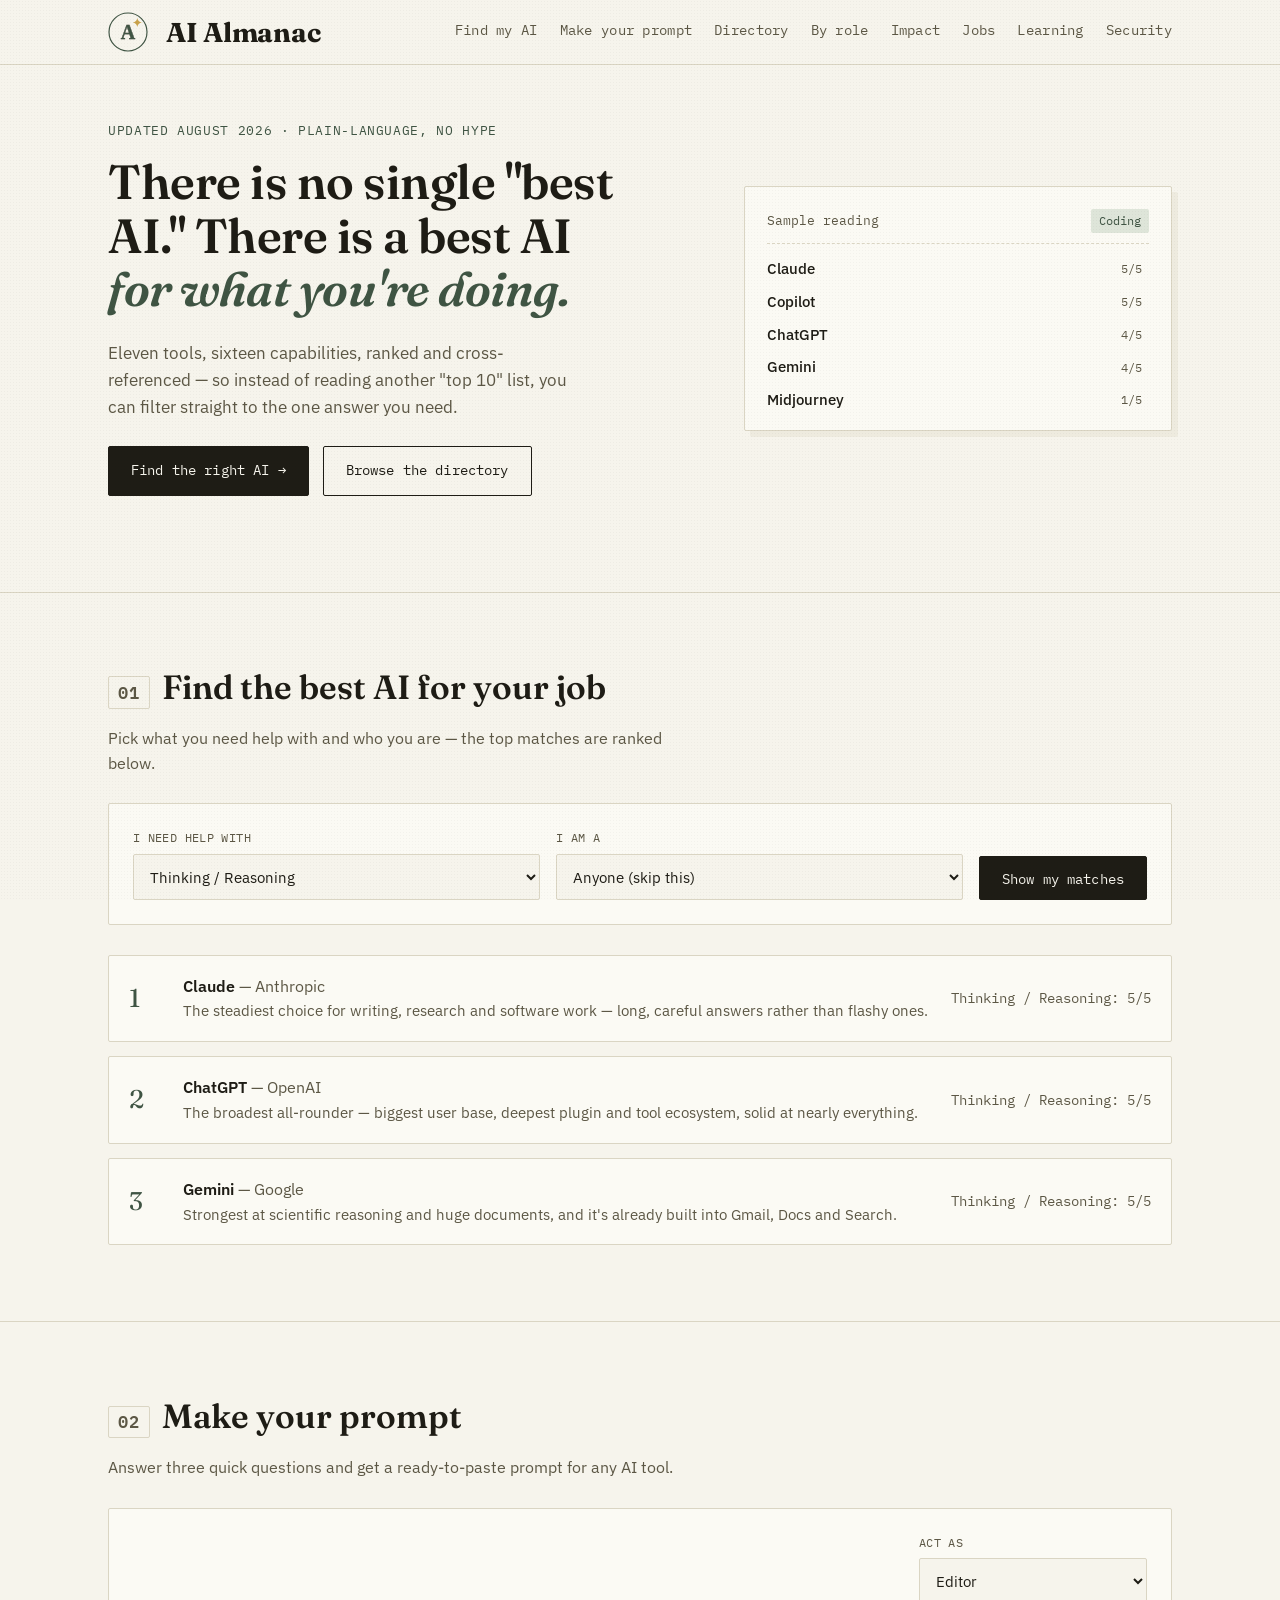
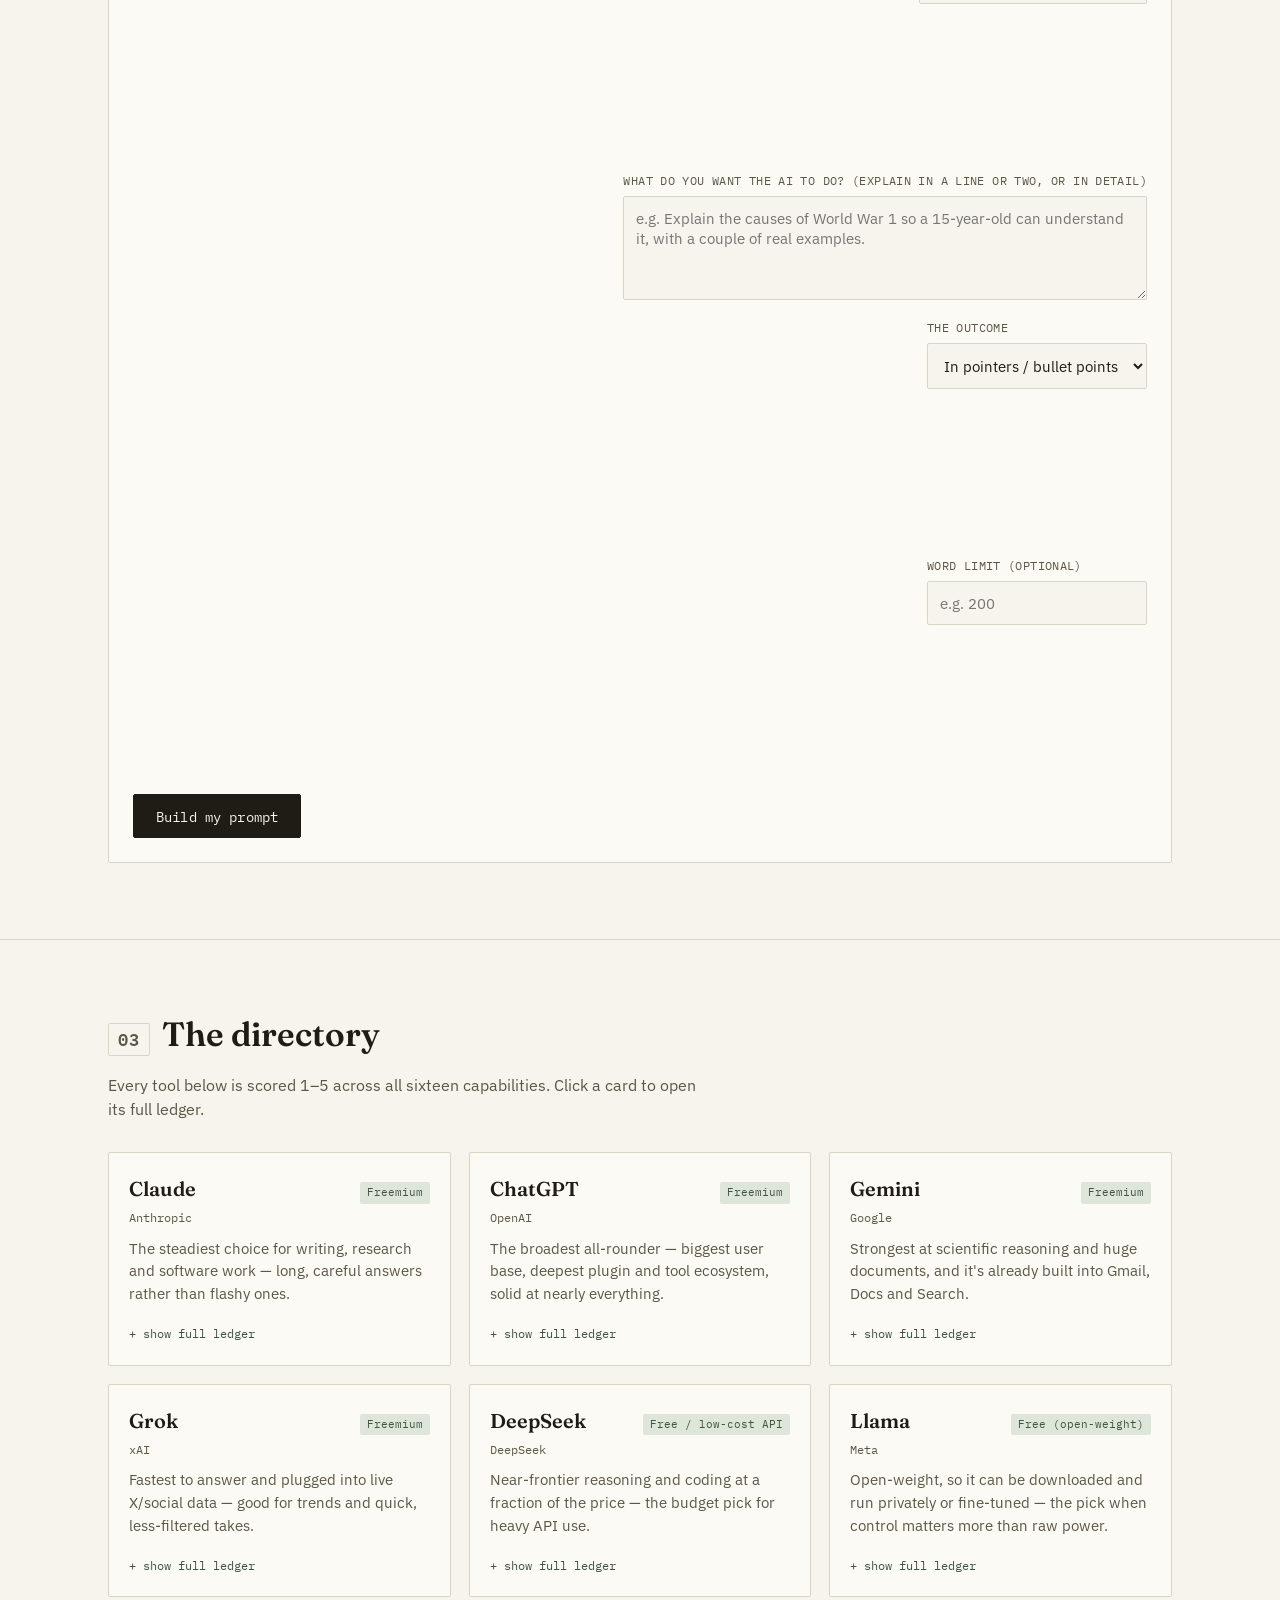
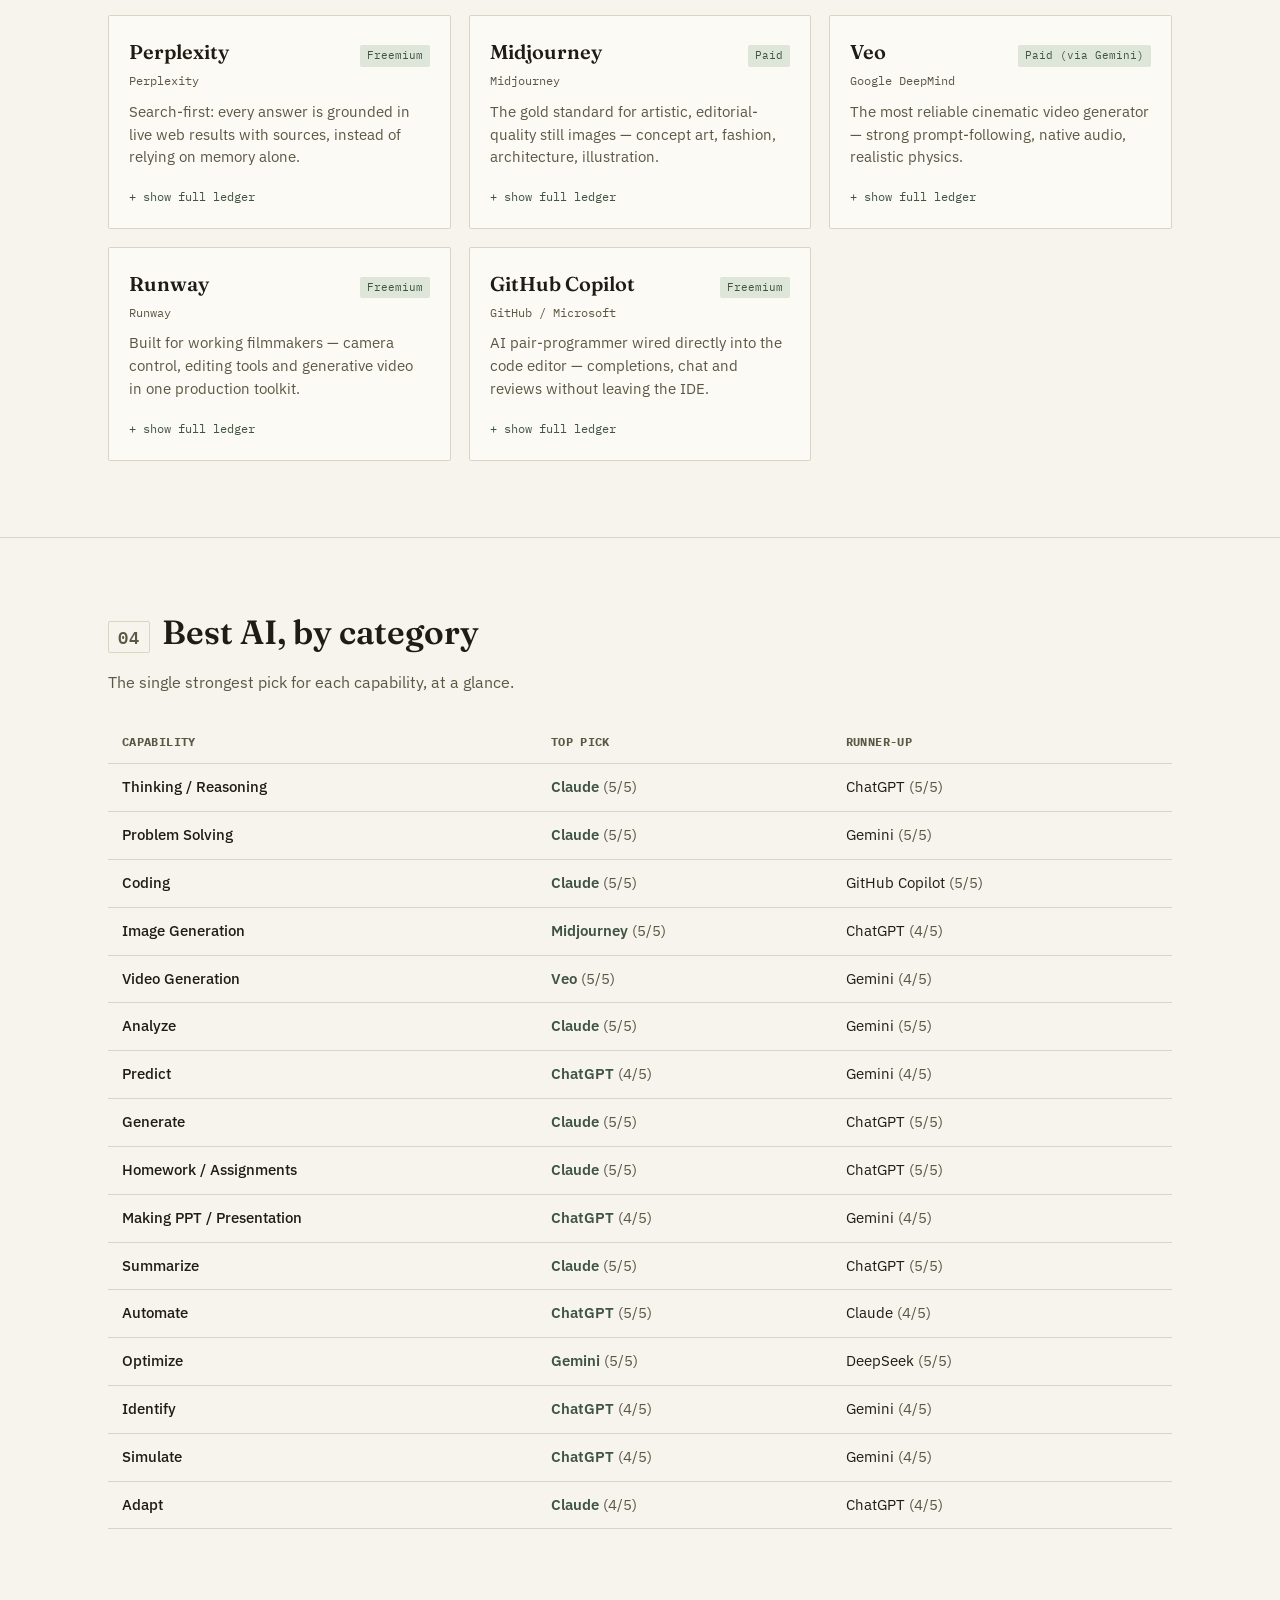
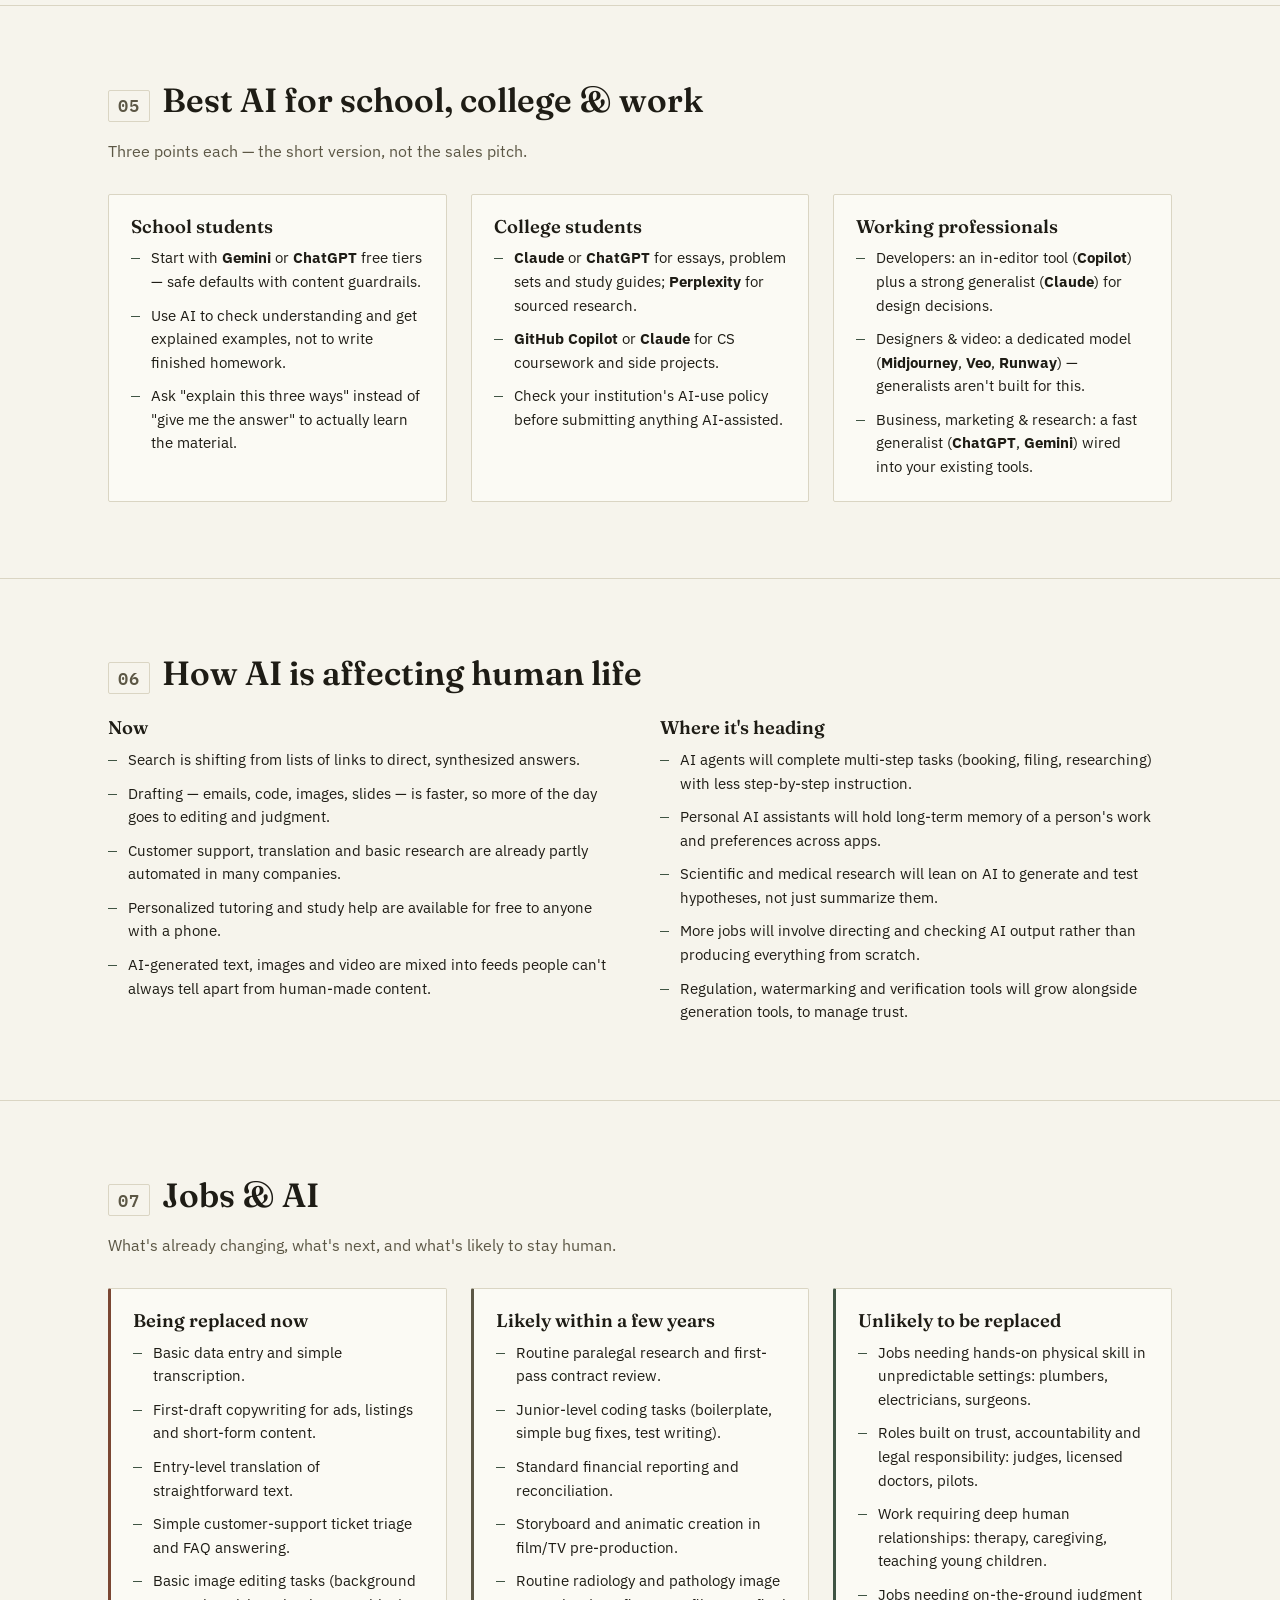
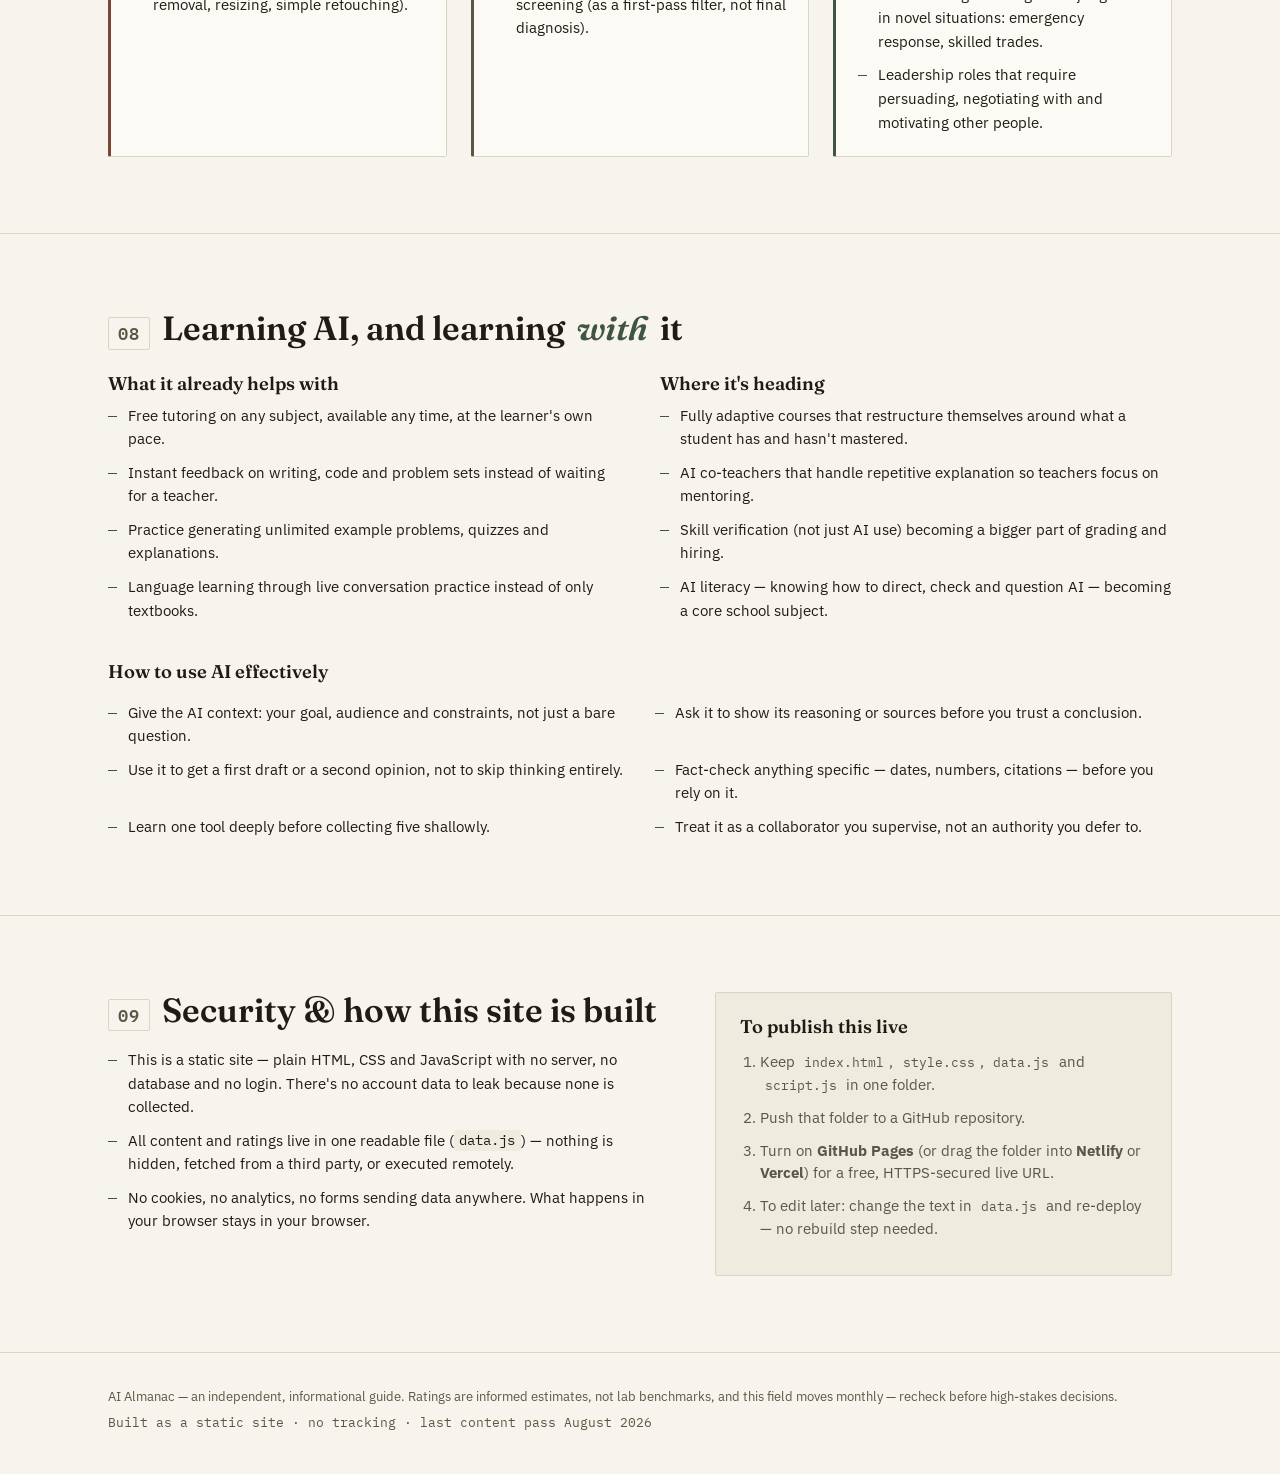
==== index.html @ 4852d460 "Add color scheme meta tag Add color scheme meta tag for light mode support." ====
<!DOCTYPE html>
<html lang="en">
<head>
<meta charset="UTF-8">
<meta name="viewport" content="width=device-width, initial-scale=1.0">
<meta name="color-scheme" content="light only">
<title>AI Almanac — Find, compare and understand today's AI</title>
<link rel="icon" type="image/svg+xml" href="logo-monogram-final.svg">
<meta name="description" content="A plain, practical guide to today's AI models: ranked by capability, matched to your job, and explained without hype.">
<link rel="preconnect" href="https://fonts.googleapis.com">
<link href="https://fonts.googleapis.com/css2?family=Fraunces:opsz,wght@9..144,400;9..144,500;9..144,600&family=IBM+Plex+Sans:wght@400;500;600&family=IBM+Plex+Mono:wght@400;500&display=swap" rel="stylesheet">
<link rel="stylesheet" href="style.css">
</head>
<body>

<div class="grain" aria-hidden="true"></div>

<header class="site-header">
  <div class="wrap header-row">
    <a href="#top" class="brand"><img src="logo-monogram-final.svg" alt="AI Almanac" style="height:40px;vertical-align:middle;margin-right:8px;"> AI Almanac</a>
    <nav class="site-nav" aria-label="Section navigation">
      <a href="#finder">Find my AI</a>
      <a href="#promptbuilder">Make your prompt</a>
      <a href="#directory">Directory</a>
      <a href="#audiences">By role</a>
      <a href="#impact">Impact</a>
      <a href="#jobs">Jobs</a>
      <a href="#learning">Learning</a>
      <a href="#security">Security</a>
    </nav>
  </div>
</header>

<main id="top">

  <!-- ============ HERO ============ -->
  <section class="hero">
    <div class="wrap hero-grid">
      <div class="hero-copy">
        <p class="eyebrow">Updated August 2026 · plain-language, no hype</p>
        <h1>There is no single "best AI." There is a best AI <em>for what you're doing.</em></h1>
        <p class="lede">Eleven tools, sixteen capabilities, ranked and cross-referenced — so instead of reading another "top 10" list, you can filter straight to the one answer you need.</p>
        <div class="hero-actions">
          <a href="#finder" class="btn btn-primary">Find the right AI →</a>
          <a href="#directory" class="btn btn-ghost">Browse the directory</a>
        </div>
      </div>
      <div class="hero-panel" aria-hidden="true">
        <div class="ledger-card">
          <div class="ledger-head">
            <span class="ledger-name">Sample reading</span>
            <span class="ledger-tag">Coding</span>
          </div>
          <div class="ledger-rows">
            <div class="ledger-row"><span>Claude</span><span class="meter" data-fill="5"></span></div>
            <div class="ledger-row"><span>Copilot</span><span class="meter" data-fill="5"></span></div>
            <div class="ledger-row"><span>ChatGPT</span><span class="meter" data-fill="4"></span></div>
            <div class="ledger-row"><span>Gemini</span><span class="meter" data-fill="4"></span></div>
            <div class="ledger-row"><span>Midjourney</span><span class="meter" data-fill="1"></span></div>
          </div>
        </div>
      </div>
    </div>
  </section>

  <!-- ============ FINDER TOOL ============ -->
  <section class="finder" id="finder">
    <div class="wrap">
      <h2><span class="num">01</span> Find the best AI for your job</h2>
      <p class="section-lede">Pick what you need help with and who you are — the top matches are ranked below.</p>

      <form class="finder-form" id="finderForm">
        <div class="field">
          <label for="capabilitySelect">I need help with</label>
          <select id="capabilitySelect"></select>
        </div>
        <div class="field">
          <label for="audienceSelect">I am a</label>
          <select id="audienceSelect"></select>
        </div>
        <button type="submit" class="btn btn-primary">Show my matches</button>
      </form>

      <div id="finderResults" class="finder-results" aria-live="polite"></div>
    </div>
  </section>

  <!-- ============ PROMPT BUILDER ============ -->
  <section class="promptbuilder" id="promptbuilder">
    <div class="wrap">
      <h2><span class="num">02</span> Make your prompt</h2>
      <p class="section-lede">Answer three quick questions and get a ready-to-paste prompt for any AI tool.</p>

      <form class="finder-form promptbuilder-form" id="promptForm">
        <div class="field">
          <label for="promptRole">Act as</label>
          <select id="promptRole"></select>
        </div>

        <div class="field field-wide">
          <label for="promptTask">What do you want the AI to do? (explain in a line or two, or in detail)</label>
          <textarea id="promptTask" rows="4" placeholder="e.g. Explain the causes of World War 1 so a 15-year-old can understand it, with a couple of real examples."></textarea>
        </div>

        <div class="field">
          <label for="promptOutcome">The outcome</label>
          <select id="promptOutcome"></select>
        </div>

        <div class="field">
          <label for="promptWordLimit">Word limit (optional)</label>
          <input type="number" id="promptWordLimit" min="10" placeholder="e.g. 200">
        </div>

        <button type="submit" class="btn btn-primary">Build my prompt</button>
      </form>

      <div class="prompt-output" id="promptOutput" style="display:none;">
        <div class="prompt-output-head">
          <span>Your prompt — copy this into any AI tool</span>
          <button type="button" id="copyPromptBtn" class="tool-toggle copy-btn">Copy</button>
        </div>
        <pre id="promptText"></pre>
      </div>
    </div>
  </section>

  <!-- ============ DIRECTORY ============ -->
  <section class="directory" id="directory">
    <div class="wrap">
      <h2><span class="num">03</span> The directory</h2>
      <p class="section-lede">Every tool below is scored 1–5 across all sixteen capabilities. Click a card to open its full ledger.</p>
      <div class="tool-grid" id="toolGrid"></div>
    </div>
  </section>

  <!-- ============ BEST BY CATEGORY TABLE ============ -->
  <section class="matrix" id="matrix">
    <div class="wrap">
      <h2><span class="num">04</span> Best AI, by category</h2>
      <p class="section-lede">The single strongest pick for each capability, at a glance.</p>
      <div class="matrix-table-wrap">
        <table class="matrix-table" id="matrixTable">
          <thead><tr><th>Capability</th><th>Top pick</th><th>Runner-up</th></tr></thead>
          <tbody></tbody>
        </table>
      </div>
    </div>
  </section>

  <!-- ============ AUDIENCES ============ -->
  <section class="audiences" id="audiences">
    <div class="wrap">
      <h2><span class="num">05</span> Best AI for school, college & work</h2>
      <p class="section-lede">Three points each — the short version, not the sales pitch.</p>

      <div class="audience-columns">
        <div class="audience-col">
          <h3>School students</h3>
          <ul class="tick-list">
            <li>Start with <strong>Gemini</strong> or <strong>ChatGPT</strong> free tiers — safe defaults with content guardrails.</li>
            <li>Use AI to check understanding and get explained examples, not to write finished homework.</li>
            <li>Ask "explain this three ways" instead of "give me the answer" to actually learn the material.</li>
          </ul>
        </div>
        <div class="audience-col">
          <h3>College students</h3>
          <ul class="tick-list">
            <li><strong>Claude</strong> or <strong>ChatGPT</strong> for essays, problem sets and study guides; <strong>Perplexity</strong> for sourced research.</li>
            <li><strong>GitHub Copilot</strong> or <strong>Claude</strong> for CS coursework and side projects.</li>
            <li>Check your institution's AI-use policy before submitting anything AI-assisted.</li>
          </ul>
        </div>
        <div class="audience-col">
          <h3>Working professionals</h3>
          <ul class="tick-list">
            <li>Developers: an in-editor tool (<strong>Copilot</strong>) plus a strong generalist (<strong>Claude</strong>) for design decisions.</li>
            <li>Designers & video: a dedicated model (<strong>Midjourney</strong>, <strong>Veo</strong>, <strong>Runway</strong>) — generalists aren't built for this.</li>
            <li>Business, marketing & research: a fast generalist (<strong>ChatGPT</strong>, <strong>Gemini</strong>) wired into your existing tools.</li>
          </ul>
        </div>
      </div>
    </div>
  </section>

  <!-- ============ IMPACT ============ -->
  <section class="impact" id="impact">
    <div class="wrap">
      <h2><span class="num">06</span> How AI is affecting human life</h2>
      <div class="two-col">
        <div>
          <h3>Now</h3>
          <ul class="tick-list" id="impactNow"></ul>
        </div>
        <div>
          <h3>Where it's heading</h3>
          <ul class="tick-list" id="impactFuture"></ul>
        </div>
      </div>
    </div>
  </section>

  <!-- ============ JOBS ============ -->
  <section class="jobs" id="jobs">
    <div class="wrap">
      <h2><span class="num">07</span> Jobs & AI</h2>
      <p class="section-lede">What's already changing, what's next, and what's likely to stay human.</p>
      <div class="jobs-columns">
        <div class="jobs-col jobs-now">
          <h3>Being replaced now</h3>
          <ul class="tick-list" id="jobsNow"></ul>
        </div>
        <div class="jobs-col jobs-future">
          <h3>Likely within a few years</h3>
          <ul class="tick-list" id="jobsFuture"></ul>
        </div>
        <div class="jobs-col jobs-safe">
          <h3>Unlikely to be replaced</h3>
          <ul class="tick-list" id="jobsSafe"></ul>
        </div>
      </div>
    </div>
  </section>

  <!-- ============ LEARNING ============ -->
  <section class="learning" id="learning">
    <div class="wrap">
      <h2><span class="num">08</span> Learning AI, and learning <em>with</em> it</h2>
      <div class="two-col">
        <div>
          <h3>What it already helps with</h3>
          <ul class="tick-list" id="learningNow"></ul>
        </div>
        <div>
          <h3>Where it's heading</h3>
          <ul class="tick-list" id="learningFuture"></ul>
        </div>
      </div>
      <h3 class="use-well-heading">How to use AI effectively</h3>
      <ul class="tick-list use-well" id="useWell"></ul>
    </div>
  </section>

  <!-- ============ SECURITY ============ -->
  <section class="security" id="security">
    <div class="wrap security-grid">
      <div>
        <h2><span class="num">09</span> Security & how this site is built</h2>
        <ul class="tick-list">
          <li>This is a static site — plain HTML, CSS and JavaScript with no server, no database and no login. There's no account data to leak because none is collected.</li>
          <li>All content and ratings live in one readable file (<code>data.js</code>) — nothing is hidden, fetched from a third party, or executed remotely.</li>
          <li>No cookies, no analytics, no forms sending data anywhere. What happens in your browser stays in your browser.</li>
        </ul>
      </div>
      <div class="deploy-card">
        <h3>To publish this live</h3>
        <ol>
          <li>Keep <code>index.html</code>, <code>style.css</code>, <code>data.js</code> and <code>script.js</code> in one folder.</li>
          <li>Push that folder to a GitHub repository.</li>
          <li>Turn on <strong>GitHub Pages</strong> (or drag the folder into <strong>Netlify</strong> or <strong>Vercel</strong>) for a free, HTTPS-secured live URL.</li>
          <li>To edit later: change the text in <code>data.js</code> and re-deploy — no rebuild step needed.</li>
        </ol>
      </div>
    </div>
  </section>

</main>

<footer class="site-footer">
  <div class="wrap footer-row">
    <p>AI Almanac — an independent, informational guide. Ratings are informed estimates, not lab benchmarks, and this field moves monthly — recheck before high-stakes decisions.</p>
    <p class="footer-meta">Built as a static site · no tracking · last content pass August 2026</p>
  </div>
</footer>

<script src="data.js"></script>
<script src="script.js"></script>
</body>
</html>
---- style.css ----
/* ============================================================
   AI ALMANAC — STYLES
   Palette: warm paper + ink + one quiet moss accent. No gradients.
   ============================================================ */

:root {
  --bg: #F6F4EC;
  --bg-alt: #EEEBDF;
  --card: #FBFAF4;
  --ink: #1E1C15;
  --ink-soft: #5C5745;
  --line: #DAD5C3;
  --accent: #3F5443;
  --accent-ink: #EFF2ED;
  --accent-soft: #DEE5D9;
  --danger: #7A4632;

  --font-display: "Fraunces", Georgia, serif;
  --font-body: "IBM Plex Sans", -apple-system, sans-serif;
  --font-mono: "IBM Plex Mono", ui-monospace, monospace;

  --radius: 2px;
}

* { box-sizing: border-box; }
html { scroll-behavior: smooth; }

body {
  margin: 0;
  background: var(--bg);
  color: var(--ink);
  font-family: var(--font-body);
  font-size: 16px;
  line-height: 1.55;
  -webkit-font-smoothing: antialiased;
}

@media (prefers-reduced-motion: reduce) {
  html { scroll-behavior: auto; }
  * { animation: none !important; transition: none !important; }
}

.wrap {
  max-width: 1120px;
  margin: 0 auto;
  padding: 0 28px;
}

h1, h2, h3 {
  font-family: var(--font-display);
  font-weight: 600;
  line-height: 1.12;
  margin: 0 0 .5em;
  color: var(--ink);
}

h2 { font-size: clamp(1.5rem, 1.1rem + 1.6vw, 2.1rem); display: flex; align-items: baseline; gap: 12px; }
h2 .num {
  font-family: var(--font-mono);
  font-size: .5em;
  color: var(--ink-soft);
  border: 1px solid var(--line);
  border-radius: var(--radius);
  padding: .35em .55em;
  letter-spacing: .04em;
}
h3 { font-size: 1.15rem; }
em { font-style: italic; color: var(--accent); }
code { font-family: var(--font-mono); background: var(--bg-alt); padding: .1em .4em; border-radius: var(--radius); font-size: .9em; }

p { margin: 0 0 1em; color: var(--ink-soft); }
a { color: var(--accent); }

.section-lede { max-width: 60ch; color: var(--ink-soft); }

section { padding: 76px 0; border-top: 1px solid var(--line); }
.hero { border-top: none; padding-top: 56px; }

/* ---------- grain texture (subtle, cheap) ---------- */
.grain {
  position: fixed; inset: 0; pointer-events: none; z-index: 999;
  opacity: .035; mix-blend-mode: multiply;
  background-image: radial-gradient(circle, #000 0.6px, transparent 0.6px);
  background-size: 3px 3px;
}

/* ---------- header ---------- */
.site-header {
  position: sticky; top: 0; z-index: 50;
  background: rgba(246,244,236,.92);
  backdrop-filter: blur(6px);
  border-bottom: 1px solid var(--line);
}
.header-row { display: flex; align-items: center; justify-content: space-between; height: 64px; }
.brand {
  font-family: var(--font-display); font-weight: 700; font-size: 1.7rem;
  color: var(--ink); text-decoration: none; letter-spacing: -.01em;
  display: flex; align-items: center; gap: 10px;
}
.site-nav { display: flex; gap: 22px; flex-wrap: wrap; }
.site-nav a {
  color: var(--ink-soft); text-decoration: none; font-size: .88rem;
  font-family: var(--font-mono); letter-spacing: .02em;
  border-bottom: 1px solid transparent; padding-bottom: 2px;
}
.site-nav a:hover { color: var(--accent); border-color: var(--accent); }

/* ---------- hero ---------- */
.hero-grid { display: grid; grid-template-columns: 1.15fr .85fr; gap: 56px; align-items: center; padding-bottom: 20px; }
.eyebrow {
  font-family: var(--font-mono); font-size: .8rem; color: var(--accent);
  letter-spacing: .05em; text-transform: uppercase; margin-bottom: 14px;
}
.hero h1 { font-size: clamp(2rem, 1.4rem + 2.6vw, 3rem); letter-spacing: -.01em; max-width: 16ch; }
.lede { font-size: 1.08rem; max-width: 46ch; }
.hero-actions { display: flex; gap: 14px; margin-top: 26px; flex-wrap: wrap; }

.btn {
  font-family: var(--font-mono); font-size: .88rem; letter-spacing: .01em;
  padding: 13px 22px; border-radius: var(--radius); text-decoration: none;
  display: inline-block; border: 1px solid var(--ink); cursor: pointer;
  transition: transform .12s ease, background .12s ease;
}
.btn-primary { background: var(--ink); color: var(--bg); }
.btn-primary:hover { background: var(--accent); border-color: var(--accent); transform: translateY(-1px); }
.btn-ghost { background: transparent; color: var(--ink); }
.btn-ghost:hover { background: var(--bg-alt); }

.ledger-card {
  background: var(--card); border: 1px solid var(--line); border-radius: var(--radius);
  padding: 22px 22px 18px;
  box-shadow: 6px 6px 0 var(--bg-alt);
}
.ledger-head { display: flex; justify-content: space-between; align-items: center; margin-bottom: 14px; border-bottom: 1px dashed var(--line); padding-bottom: 10px; }
.ledger-name { font-family: var(--font-mono); font-size: .8rem; color: var(--ink-soft); }
.ledger-tag { font-family: var(--font-mono); font-size: .72rem; background: var(--accent-soft); color: var(--accent); padding: 3px 8px; border-radius: var(--radius); }
.ledger-rows { display: flex; flex-direction: column; gap: 10px; }
.ledger-row { display: flex; justify-content: space-between; align-items: center; font-size: .92rem; }
.ledger-row span:first-child { color: var(--ink); font-weight: 500; }

/* ---------- capability meter (signature element) ---------- */
.meter { display: inline-flex; gap: 3px; font-family: var(--font-mono); }
.meter::before { content: attr(data-fill) "/5\00A0 "; color: var(--ink-soft); font-size: .75rem; align-self: center; }
.meter span { display: none; }
.meter { position: relative; }
.meter-ticks { display: inline-flex; gap: 3px; vertical-align: middle; }
.tick { width: 9px; height: 14px; background: var(--bg-alt); border: 1px solid var(--line); border-radius: 1px; }
.tick.on { background: var(--accent); border-color: var(--accent); }

/* ---------- finder ---------- */
.finder-form {
  display: flex; gap: 16px; flex-wrap: wrap; align-items: flex-end;
  background: var(--card); border: 1px solid var(--line); padding: 24px; border-radius: var(--radius);
  margin-top: 28px;
}
.field { display: flex; flex-direction: column; gap: 6px; flex: 1 1 220px; }
.field label { font-family: var(--font-mono); font-size: .78rem; color: var(--ink-soft); text-transform: uppercase; letter-spacing: .03em; }
select {
  font-family: var(--font-body); font-size: .95rem; padding: 11px 12px;
  border: 1px solid var(--line); border-radius: var(--radius); background: var(--bg);
  color: var(--ink);
}
.finder-form .btn { flex: 0 0 auto; height: 44px; }

.finder-results { margin-top: 30px; display: grid; gap: 14px; }
.match-card {
  display: grid; grid-template-columns: auto 1fr auto; gap: 18px; align-items: center;
  background: var(--card); border: 1px solid var(--line); border-radius: var(--radius);
  padding: 18px 20px;
}
.match-rank { font-family: var(--font-display); font-size: 1.6rem; color: var(--accent); min-width: 1.4em; }
.match-name { font-weight: 600; }
.match-reason { color: var(--ink-soft); font-size: .92rem; margin: 2px 0 0; }
.match-score { font-family: var(--font-mono); font-size: .85rem; color: var(--ink-soft); white-space: nowrap; }
.finder-empty { color: var(--ink-soft); font-family: var(--font-mono); font-size: .9rem; }

/* ---------- prompt builder ---------- */
.promptbuilder-form { align-items: flex-end; }
.field-wide { flex: 1 1 100%; }
textarea {
  font-family: var(--font-body); font-size: .95rem; padding: 11px 12px;
  border: 1px solid var(--line); border-radius: var(--radius); background: var(--bg);
  color: var(--ink); resize: vertical;
}
input[type="number"] {
  font-family: var(--font-body); font-size: .95rem; padding: 11px 12px;
  border: 1px solid var(--line); border-radius: var(--radius); background: var(--bg);
  color: var(--ink); width: 100%;
}
.prompt-output {
  margin-top: 24px; background: var(--card); border: 1px solid var(--line);
  border-radius: var(--radius); padding: 20px;
}
.prompt-output-head {
  display: flex; justify-content: space-between; align-items: center;
  font-family: var(--font-mono); font-size: .8rem; color: var(--ink-soft);
  margin-bottom: 12px; padding-bottom: 10px; border-bottom: 1px dashed var(--line);
}
.copy-btn { background: none; border: none; cursor: pointer; }
.copy-btn:hover { text-decoration: underline; }
.prompt-output pre {
  white-space: pre-wrap; word-wrap: break-word; font-family: var(--font-body);
  font-size: .95rem; color: var(--ink); margin: 0; line-height: 1.6;
}

/* ---------- directory ---------- */
.tool-grid { display: grid; grid-template-columns: repeat(auto-fill, minmax(280px, 1fr)); gap: 18px; margin-top: 30px; }
.tool-card {
  background: var(--card); border: 1px solid var(--line); border-radius: var(--radius);
  padding: 20px; cursor: pointer; transition: box-shadow .12s ease, transform .12s ease;
}
.tool-card:hover { box-shadow: 4px 4px 0 var(--bg-alt); transform: translateY(-2px); }
.tool-card-head { display: flex; justify-content: space-between; align-items: baseline; gap: 10px; margin-bottom: 4px; }
.tool-name { font-family: var(--font-display); font-size: 1.25rem; font-weight: 600; }
.tool-tier { font-family: var(--font-mono); font-size: .7rem; color: var(--accent); background: var(--accent-soft); padding: 2px 7px; border-radius: var(--radius); white-space: nowrap; }
.tool-maker { font-family: var(--font-mono); font-size: .78rem; color: var(--ink-soft); margin-bottom: 10px; }
.tool-blurb { font-size: .92rem; margin-bottom: 14px; }
.tool-ledger { display: none; border-top: 1px dashed var(--line); padding-top: 12px; margin-top: 8px; }
.tool-card.open .tool-ledger { display: block; }
.tool-ledger-row { display: flex; justify-content: space-between; align-items: center; font-size: .84rem; padding: 4px 0; }
.tool-ledger-row .cat { color: var(--ink-soft); }
.tool-toggle { font-family: var(--font-mono); font-size: .78rem; color: var(--accent); }
.tool-link { display: inline-block; margin-top: 12px; font-family: var(--font-mono); font-size: .8rem; }

/* ---------- matrix table ---------- */
.matrix-table-wrap { overflow-x: auto; margin-top: 26px; }
.matrix-table { width: 100%; border-collapse: collapse; font-size: .92rem; min-width: 560px; }
.matrix-table th, .matrix-table td { text-align: left; padding: 12px 14px; border-bottom: 1px solid var(--line); }
.matrix-table th { font-family: var(--font-mono); font-size: .75rem; text-transform: uppercase; letter-spacing: .03em; color: var(--ink-soft); }
.matrix-table td:first-child { font-weight: 500; }
.matrix-table tr:hover td { background: var(--bg-alt); }
.pick-primary { color: var(--accent); font-weight: 600; }

/* ---------- columns / lists ---------- */
.two-col { display: grid; grid-template-columns: 1fr 1fr; gap: 40px; margin-top: 24px; }
.audience-columns, .jobs-columns { display: grid; grid-template-columns: repeat(3, 1fr); gap: 24px; margin-top: 30px; }
.audience-col, .jobs-col {
  background: var(--card); border: 1px solid var(--line); border-radius: var(--radius); padding: 22px;
}
.jobs-now { border-left: 3px solid var(--danger); }
.jobs-future { border-left: 3px solid var(--ink-soft); }
.jobs-safe { border-left: 3px solid var(--accent); }

.tick-list { list-style: none; margin: 0; padding: 0; display: flex; flex-direction: column; gap: 10px; }
.tick-list li {
  position: relative; padding-left: 20px; font-size: .95rem; color: var(--ink);
}
.tick-list li::before {
  content: "—"; position: absolute; left: 0; color: var(--accent); font-family: var(--font-mono);
}
.use-well-heading { margin-top: 40px; }
.use-well { display: grid; grid-template-columns: 1fr 1fr; gap: 10px 30px; margin-top: 18px; }

/* ---------- security ---------- */
.security-grid { display: grid; grid-template-columns: 1.1fr .9fr; gap: 48px; }
.deploy-card { background: var(--bg-alt); border: 1px solid var(--line); border-radius: var(--radius); padding: 24px; }
.deploy-card ol { margin: 0; padding-left: 20px; color: var(--ink-soft); }
.deploy-card li { margin-bottom: 10px; font-size: .92rem; }
.deploy-card h3 { margin-bottom: 14px; }

/* ---------- footer ---------- */
.site-footer { border-top: 1px solid var(--line); padding: 34px 0; }
.footer-row p { font-size: .82rem; margin: 0 0 6px; }
.footer-meta { font-family: var(--font-mono); color: var(--ink-soft); }

/* ---------- responsive ---------- */
@media (max-width: 860px) {
  .hero-grid { grid-template-columns: 1fr; }
  .two-col, .audience-columns, .jobs-columns, .security-grid { grid-template-columns: 1fr; }
  .use-well { grid-template-columns: 1fr; }
  .site-nav { display: none; }
  section { padding: 52px 0; }
}

/* ---------- prompt builder (appended module) ---------- */
.promptbuilder-form {
  display: flex; flex-direction: column; gap: 18px;
  background: var(--card); border: 1px solid var(--line);
  padding: 24px; border-radius: var(--radius); margin-top: 28px;
}
.field-wide { flex: 1 1 100%; }
.field-row { display: flex; gap: 16px; flex-wrap: wrap; }
.field-row .field { flex: 1 1 200px; }
textarea, input[type="number"] {
  font-family: var(--font-body); font-size: .95rem; padding: 11px 12px;
  border: 1px solid var(--line); border-radius: var(--radius); background: var(--bg);
  color: var(--ink); resize: vertical;
}
.promptbuilder-form .btn { align-self: flex-start; }
.prompt-output {
  margin-top: 24px; background: var(--card); border: 1px solid var(--line);
  border-radius: var(--radius); padding: 20px;
}
.prompt-output-head {
  display: flex; justify-content: space-between; align-items: center; margin-bottom: 12px;
  font-family: var(--font-mono); font-size: .8rem; color: var(--ink-soft);
  text-transform: uppercase; letter-spacing: .03em;
}
.prompt-output #promptText { white-space: pre-wrap; color: var(--ink); font-size: .95rem; margin: 0; }
.btn-copy { padding: 8px 16px; font-size: .8rem; }
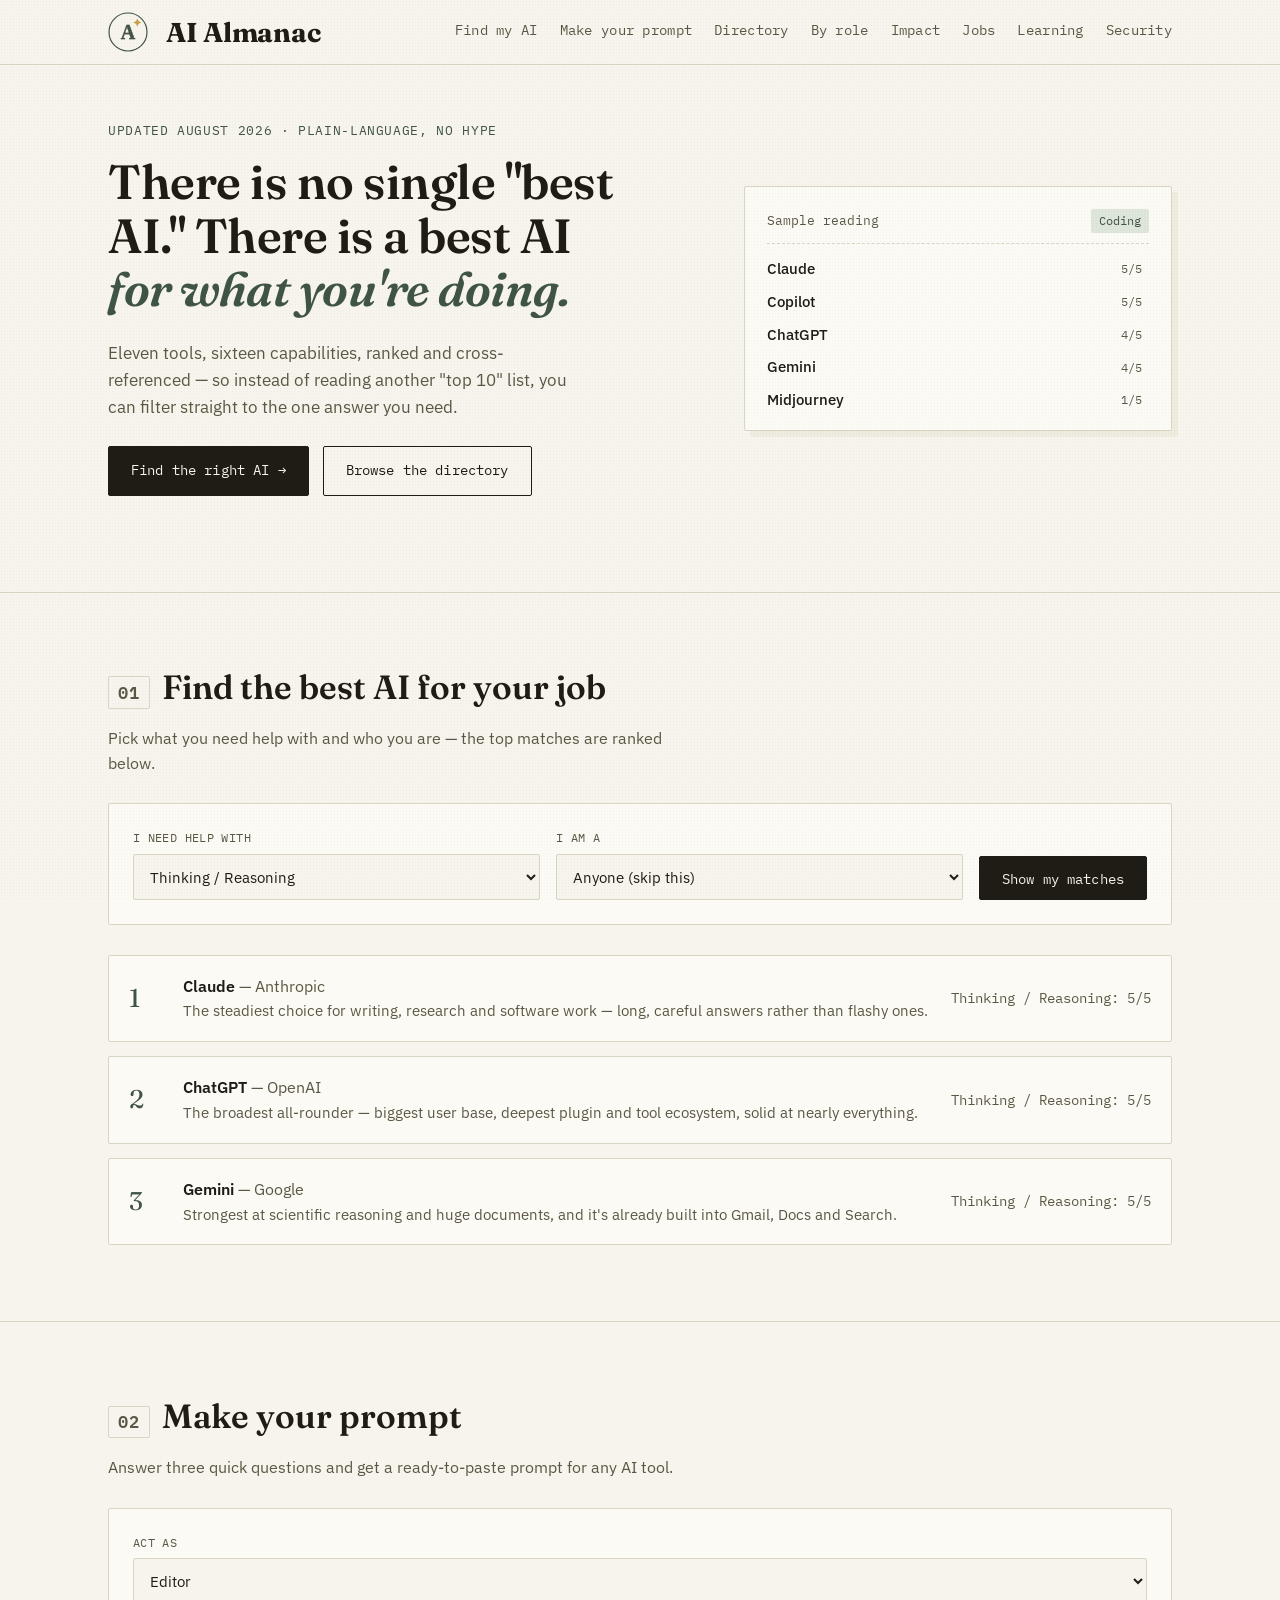
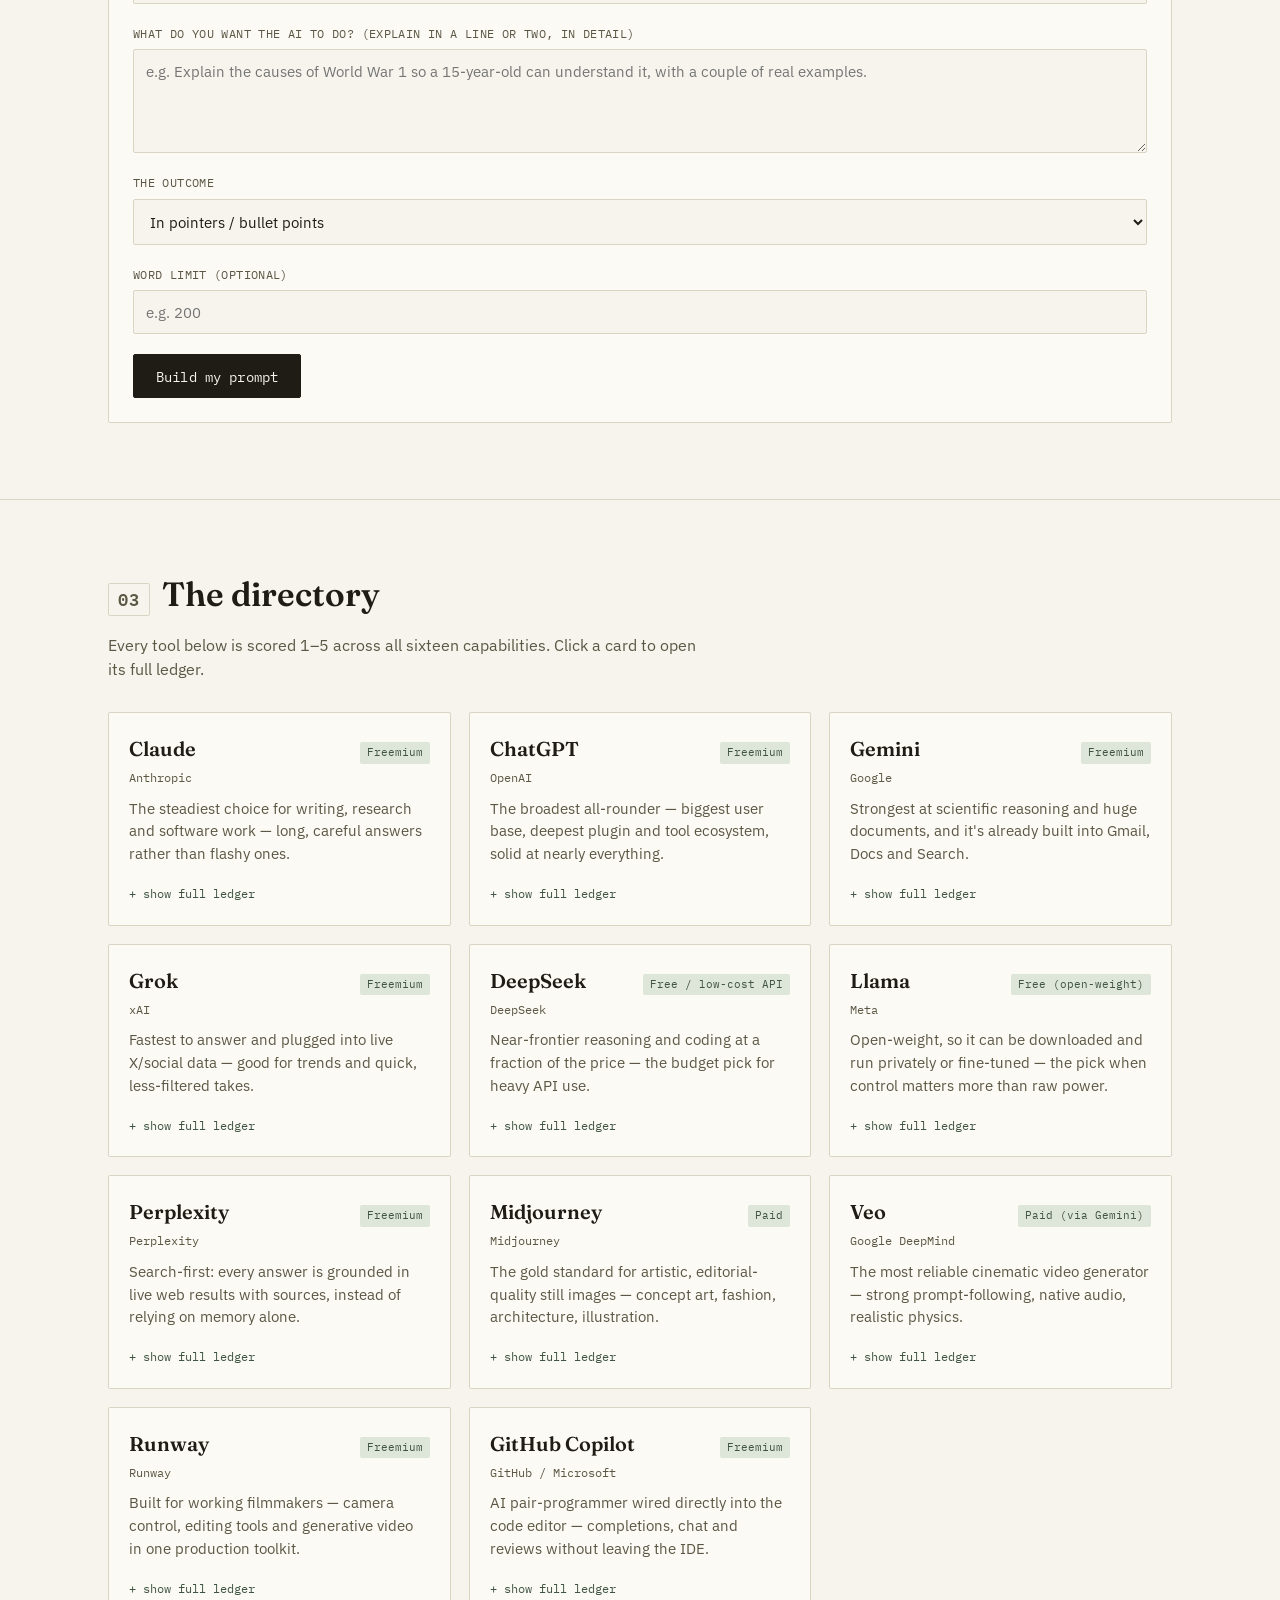
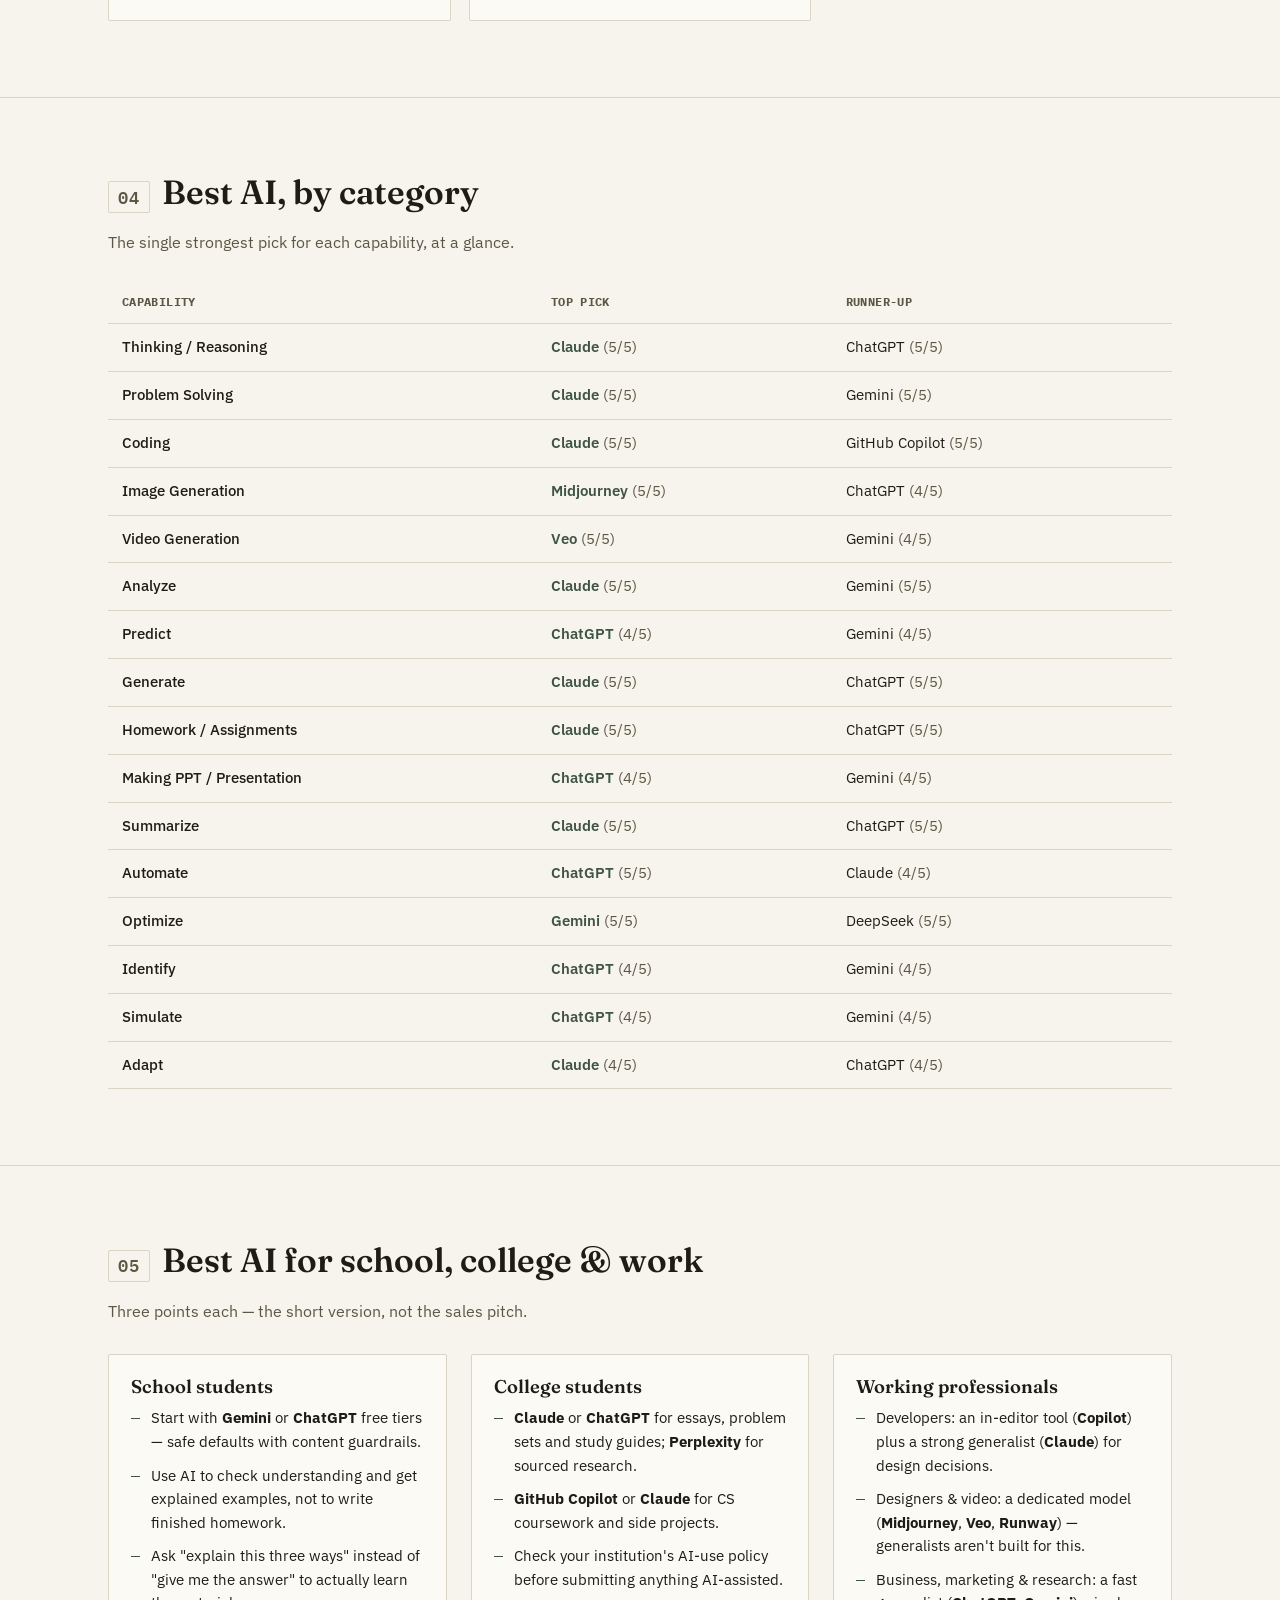
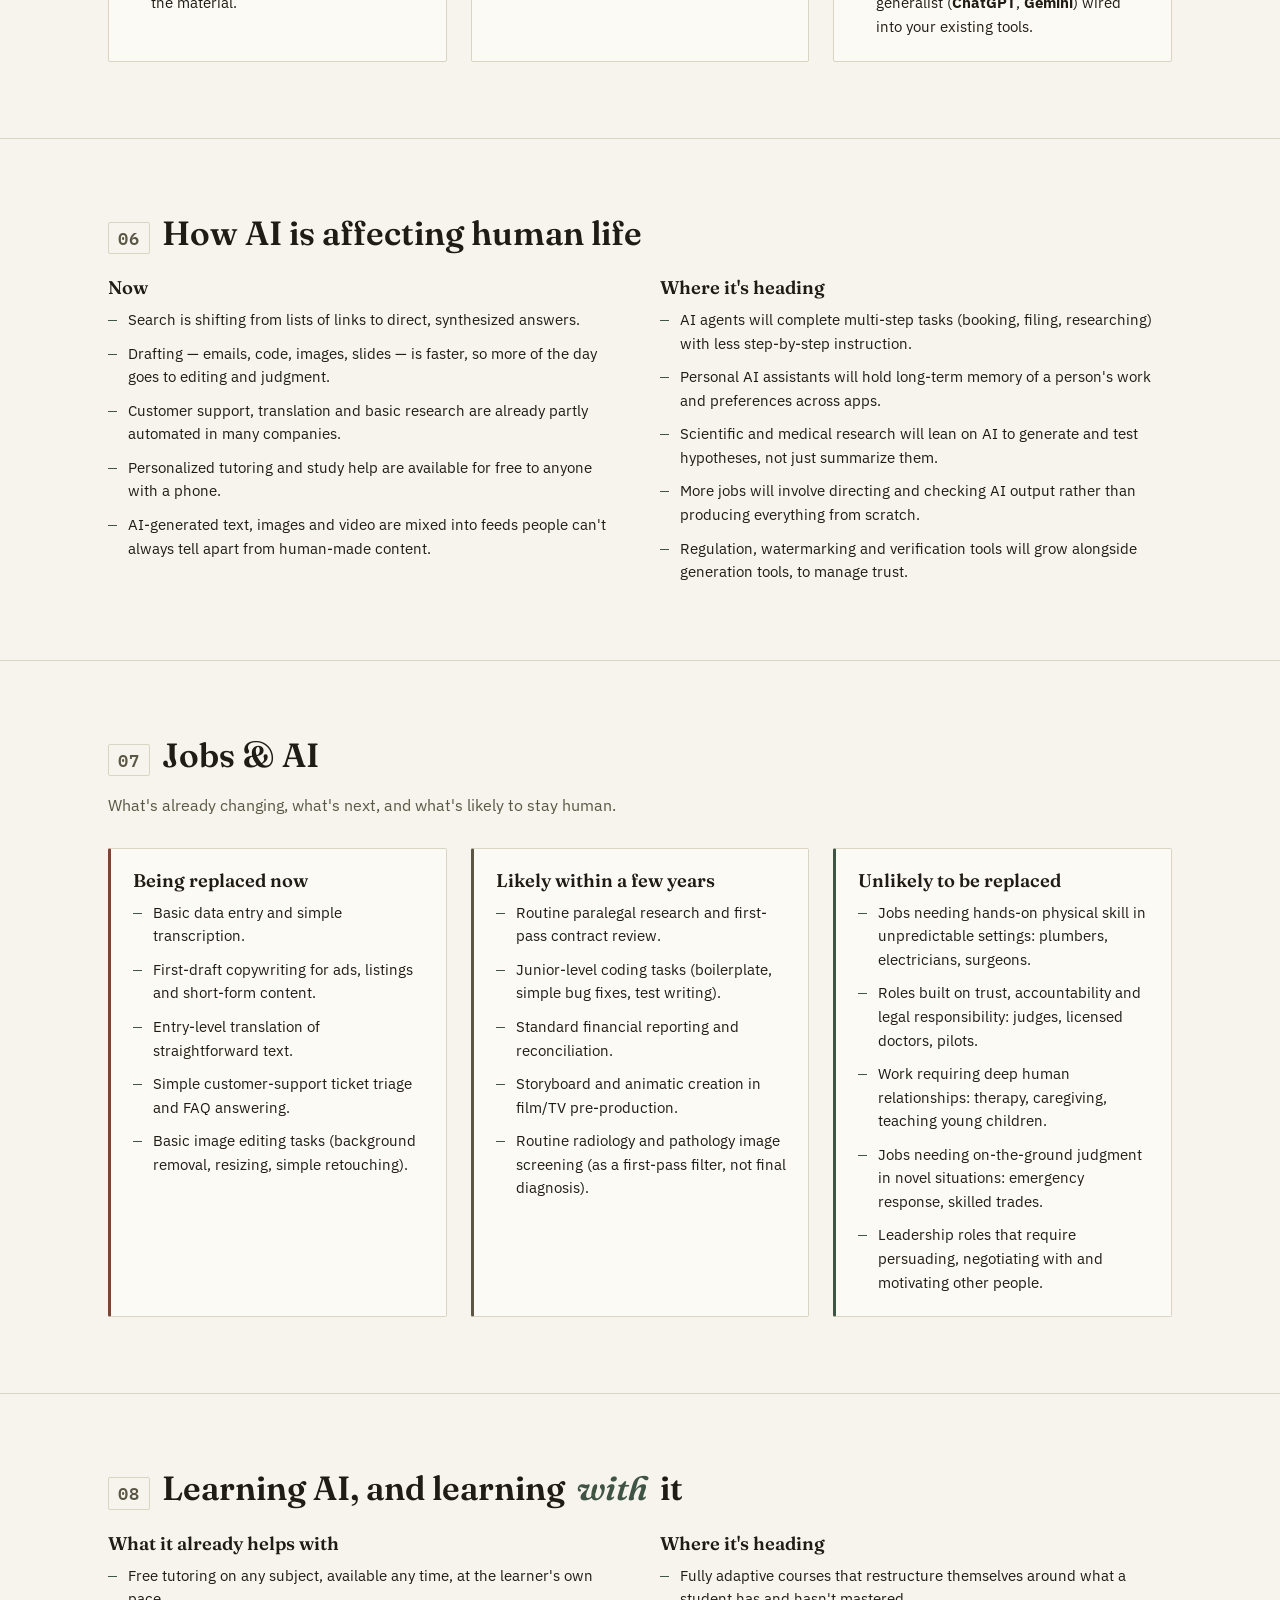
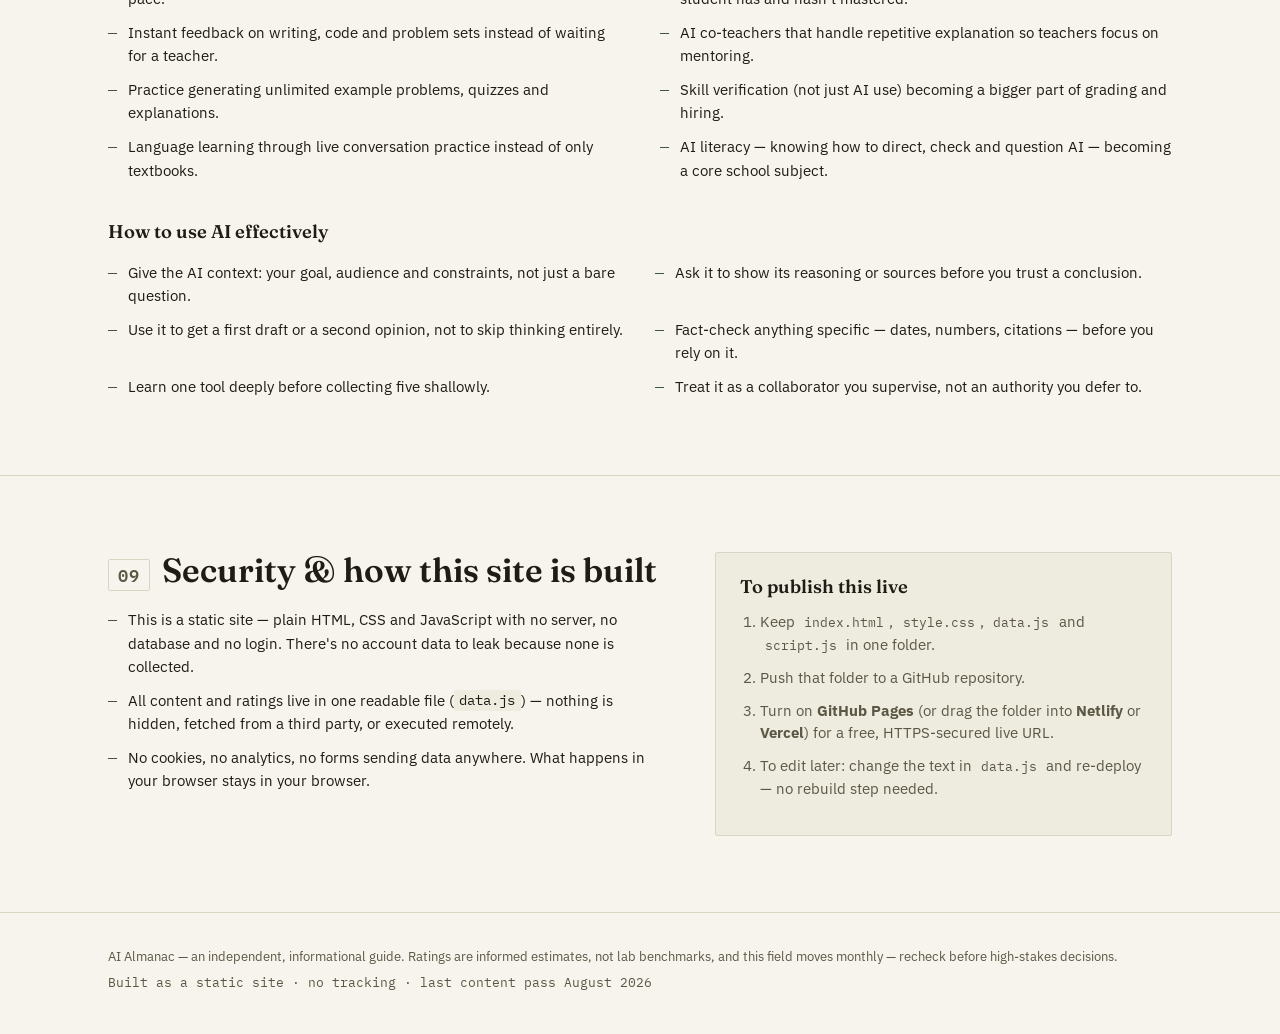
==== commit e71bf298: "Update index.html" ====
--- a/index.html
+++ b/index.html
@@ -95,16 +95,18 @@
         <div class="field">
           <label for="promptRole">Act as</label>
           <select id="promptRole"></select>
+          <input type="text" id="promptRoleOther" placeholder="Type your own role..." style="display:none; margin-top:8px;">
         </div>
 
         <div class="field field-wide">
-          <label for="promptTask">What do you want the AI to do? (explain in a line or two, or in detail)</label>
+          <label for="promptTask">What do you want the AI to do? (explain in a line or two, in detail)</label>
           <textarea id="promptTask" rows="4" placeholder="e.g. Explain the causes of World War 1 so a 15-year-old can understand it, with a couple of real examples."></textarea>
         </div>
 
         <div class="field">
           <label for="promptOutcome">The outcome</label>
           <select id="promptOutcome"></select>
+          <input type="text" id="promptOutcomeOther" placeholder="Describe how you want it presented..." style="display:none; margin-top:8px;">
         </div>
 
         <div class="field">
--- a/style.css
+++ b/style.css
@@ -4,6 +4,7 @@
    ============================================================ */
 
 :root {
+  color-scheme: light only;
   --bg: #F6F4EC;
   --bg-alt: #EEEBDF;
   --card: #FBFAF4;
@@ -175,8 +176,16 @@
 .finder-empty { color: var(--ink-soft); font-family: var(--font-mono); font-size: .9rem; }
 
 /* ---------- prompt builder ---------- */
-.promptbuilder-form { align-items: flex-end; }
-.field-wide { flex: 1 1 100%; }
+.promptbuilder-form {
+  display: flex; flex-direction: column; align-items: stretch; gap: 20px;
+  background: var(--card); border: 1px solid var(--line); padding: 24px; border-radius: var(--radius);
+  margin-top: 28px;
+}
+.promptbuilder-form .field { width: 100%; flex: none; }
+.promptbuilder-form select,
+.promptbuilder-form textarea,
+.promptbuilder-form input[type="number"] { width: 100%; }
+.promptbuilder-form .btn { align-self: flex-start; }
 textarea {
   font-family: var(--font-body); font-size: .95rem; padding: 11px 12px;
   border: 1px solid var(--line); border-radius: var(--radius); background: var(--bg);
@@ -185,7 +194,7 @@
 input[type="number"] {
   font-family: var(--font-body); font-size: .95rem; padding: 11px 12px;
   border: 1px solid var(--line); border-radius: var(--radius); background: var(--bg);
-  color: var(--ink); width: 100%;
+  color: var(--ink);
 }
 .prompt-output {
   margin-top: 24px; background: var(--card); border: 1px solid var(--line);
@@ -271,30 +280,3 @@
   .site-nav { display: none; }
   section { padding: 52px 0; }
 }
-
-/* ---------- prompt builder (appended module) ---------- */
-.promptbuilder-form {
-  display: flex; flex-direction: column; gap: 18px;
-  background: var(--card); border: 1px solid var(--line);
-  padding: 24px; border-radius: var(--radius); margin-top: 28px;
-}
-.field-wide { flex: 1 1 100%; }
-.field-row { display: flex; gap: 16px; flex-wrap: wrap; }
-.field-row .field { flex: 1 1 200px; }
-textarea, input[type="number"] {
-  font-family: var(--font-body); font-size: .95rem; padding: 11px 12px;
-  border: 1px solid var(--line); border-radius: var(--radius); background: var(--bg);
-  color: var(--ink); resize: vertical;
-}
-.promptbuilder-form .btn { align-self: flex-start; }
-.prompt-output {
-  margin-top: 24px; background: var(--card); border: 1px solid var(--line);
-  border-radius: var(--radius); padding: 20px;
-}
-.prompt-output-head {
-  display: flex; justify-content: space-between; align-items: center; margin-bottom: 12px;
-  font-family: var(--font-mono); font-size: .8rem; color: var(--ink-soft);
-  text-transform: uppercase; letter-spacing: .03em;
-}
-.prompt-output #promptText { white-space: pre-wrap; color: var(--ink); font-size: .95rem; margin: 0; }
-.btn-copy { padding: 8px 16px; font-size: .8rem; }
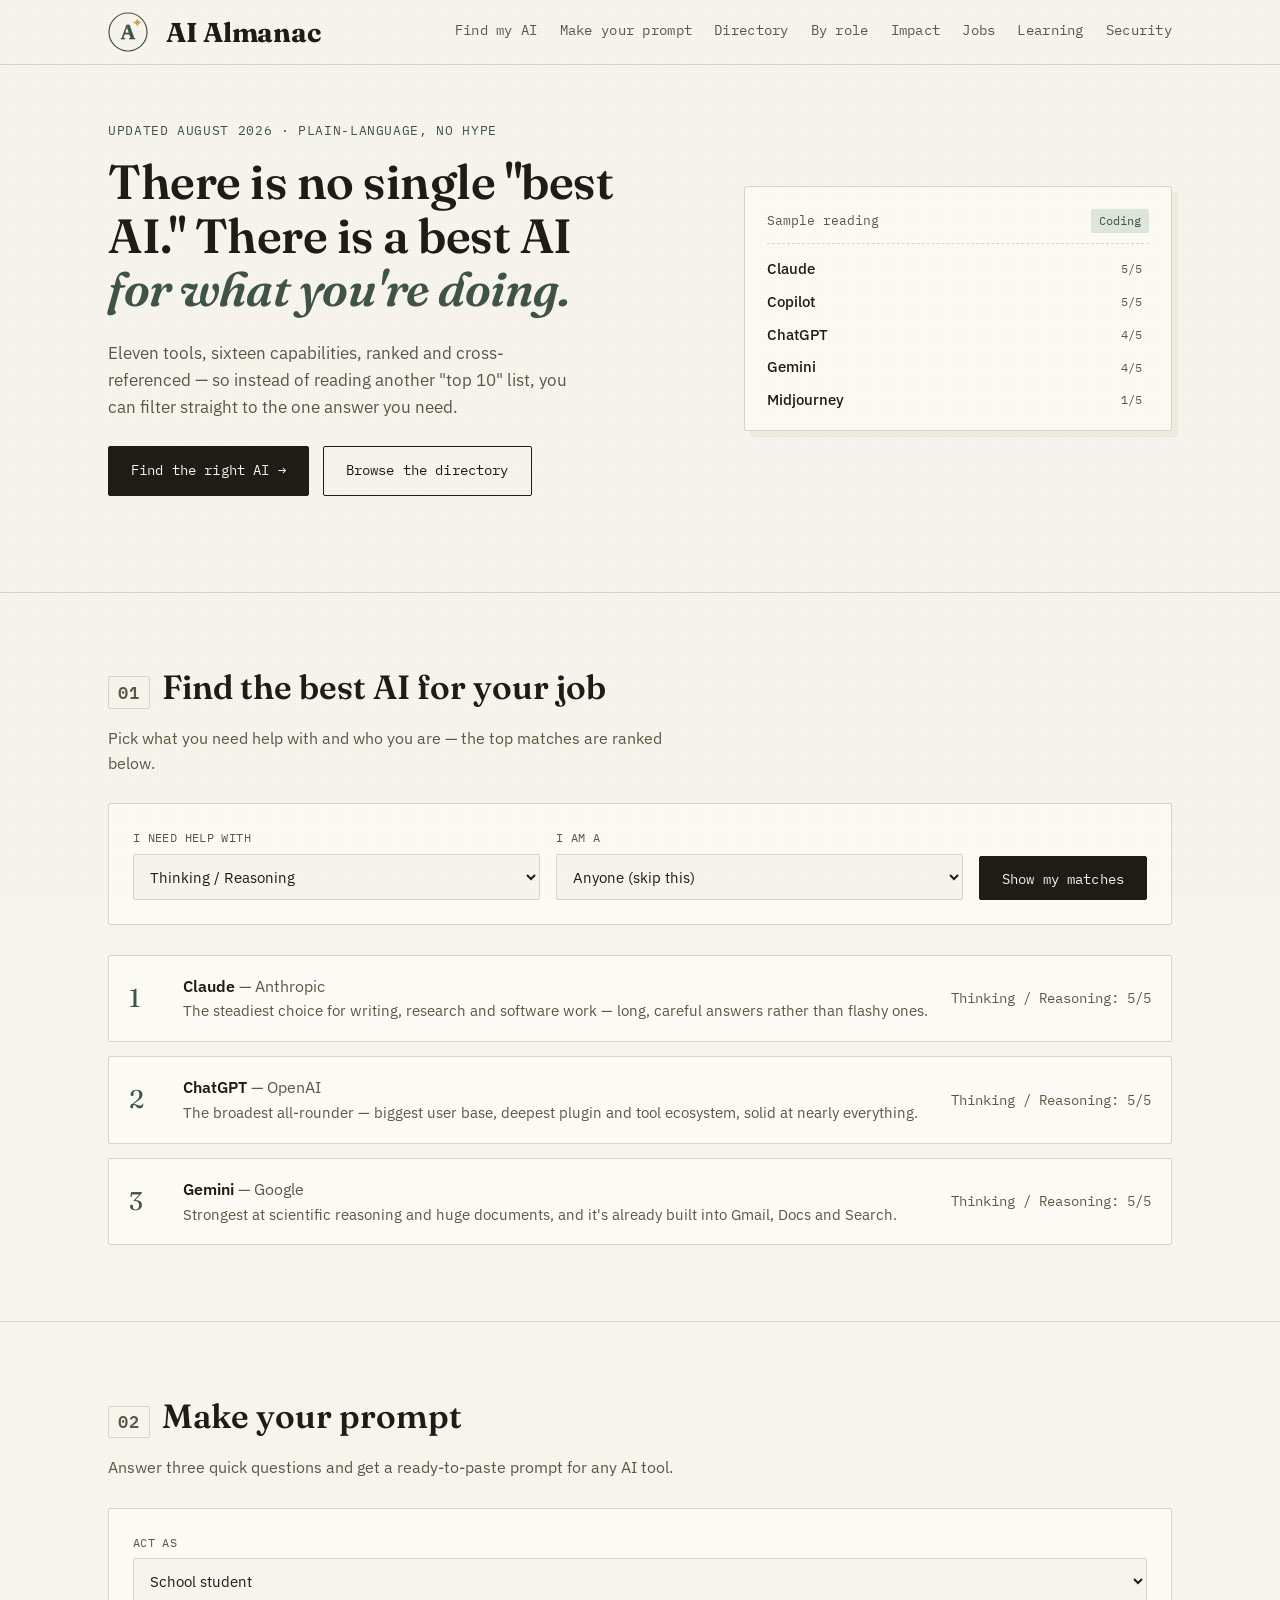
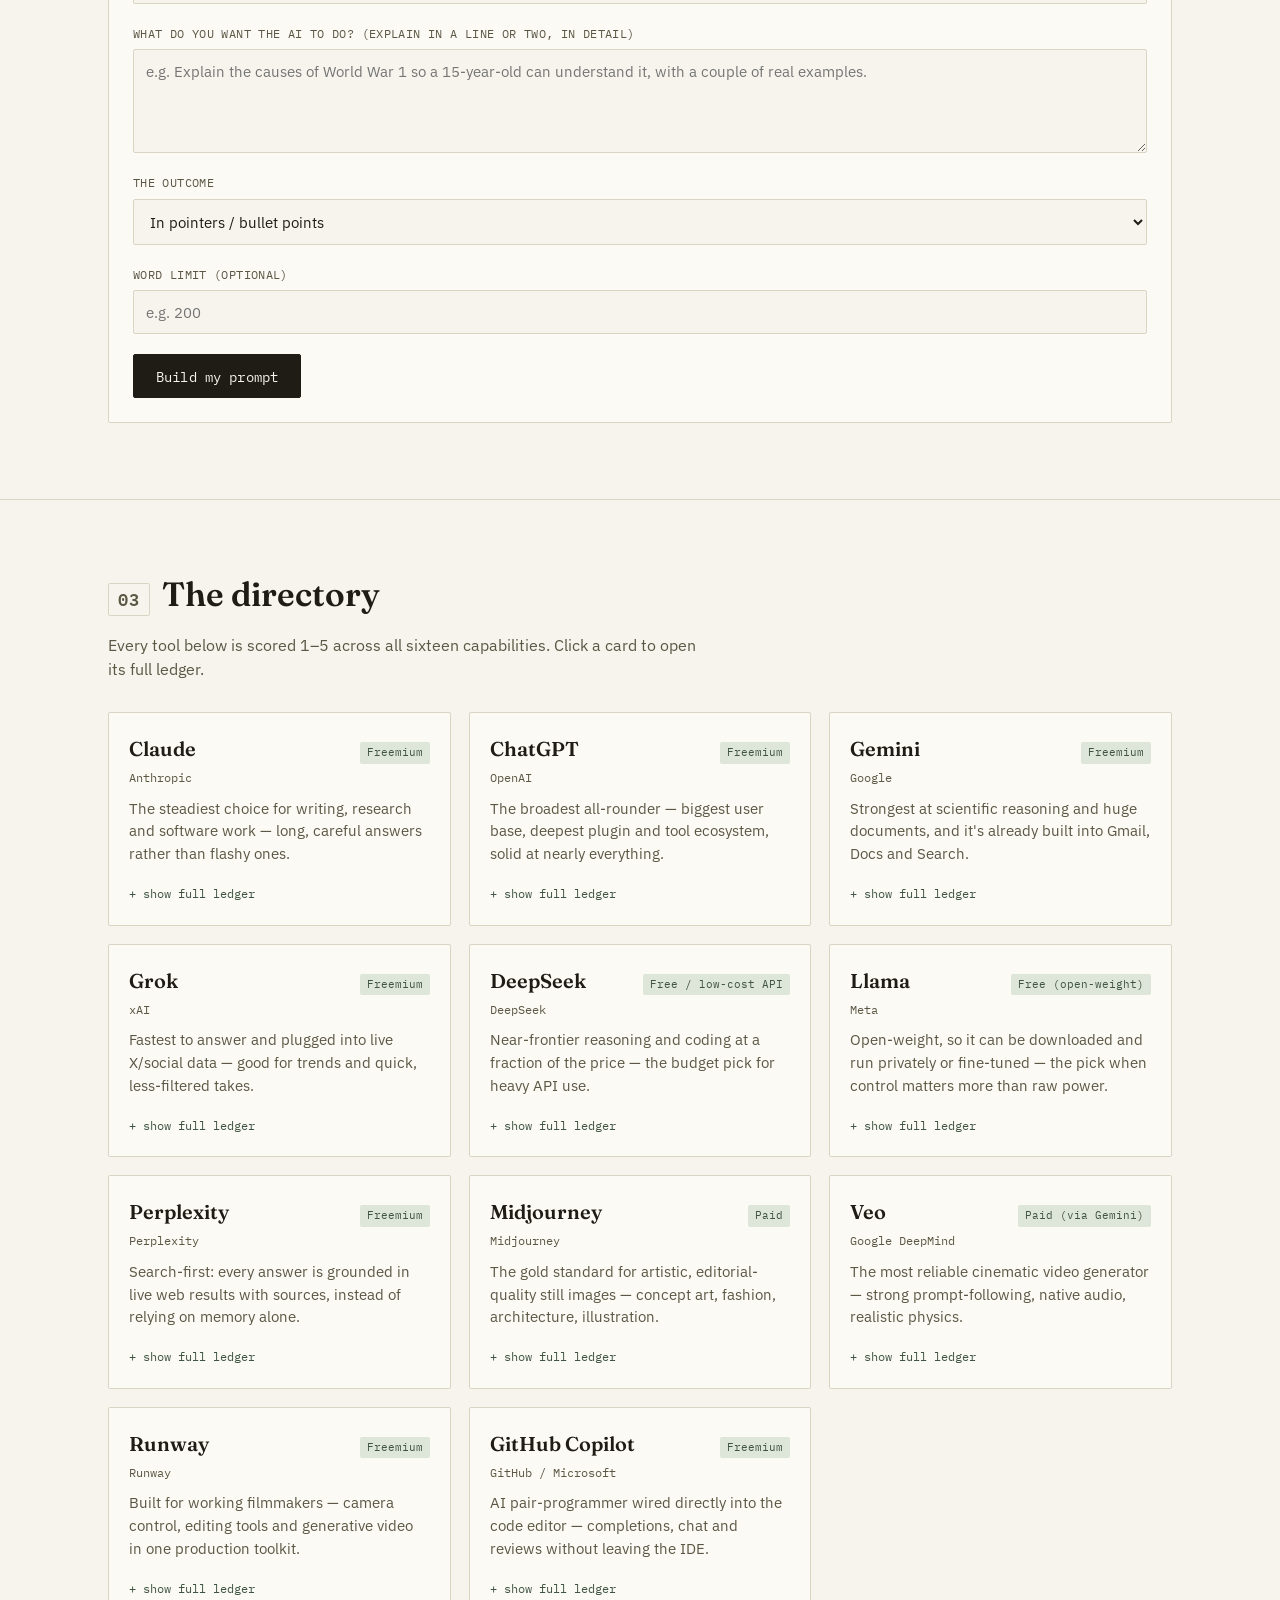
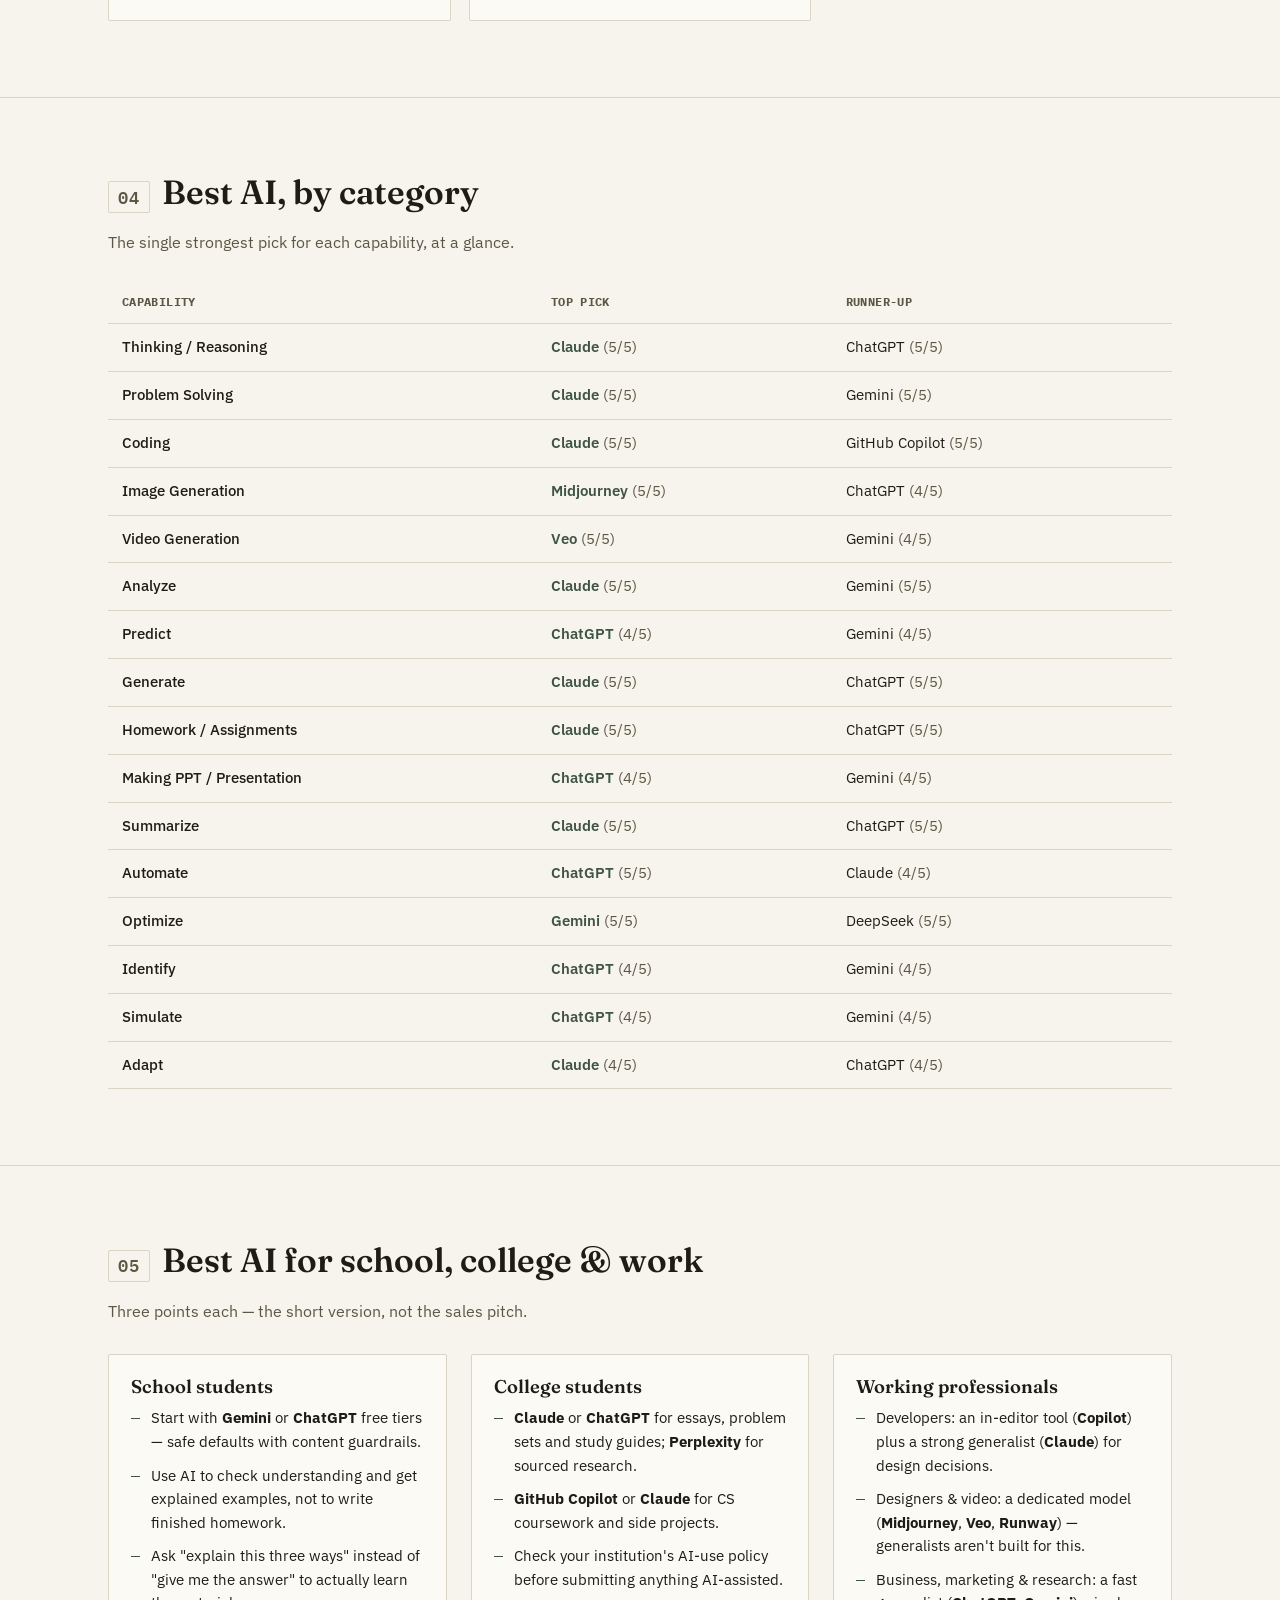
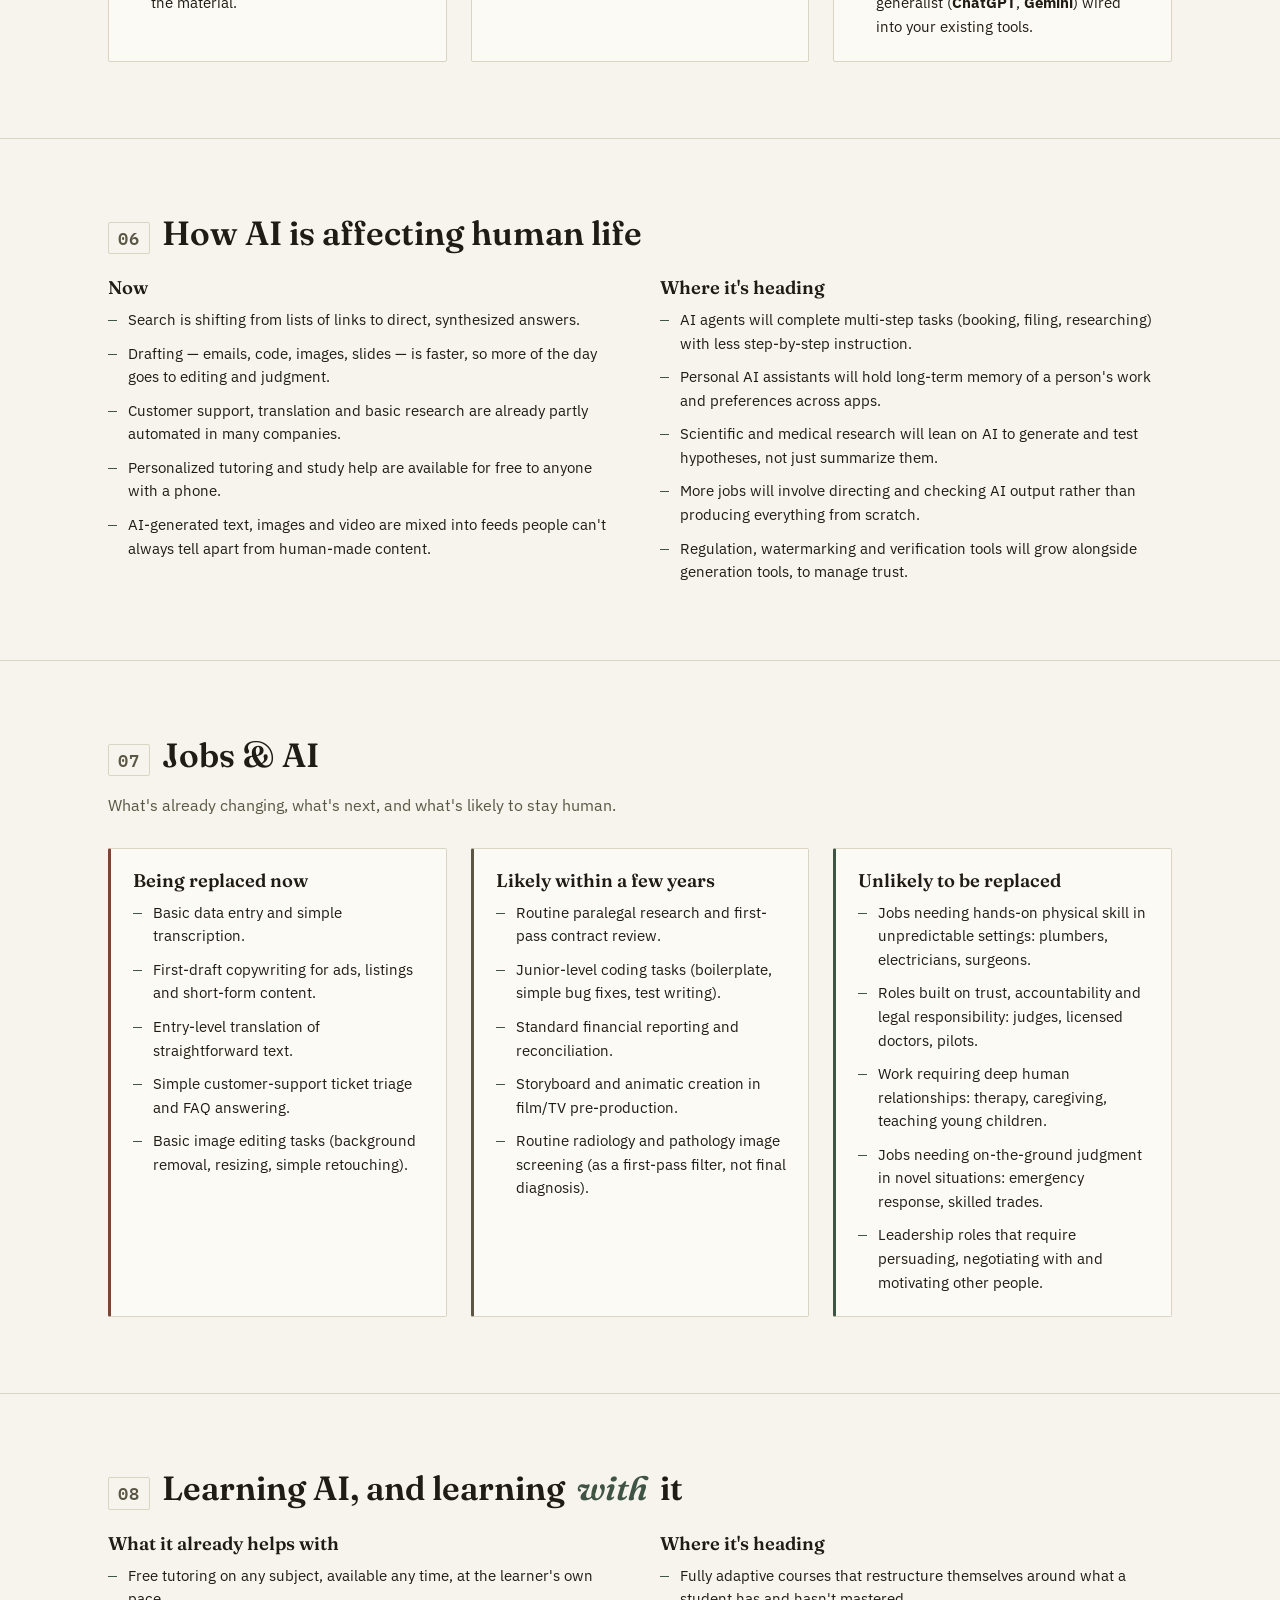
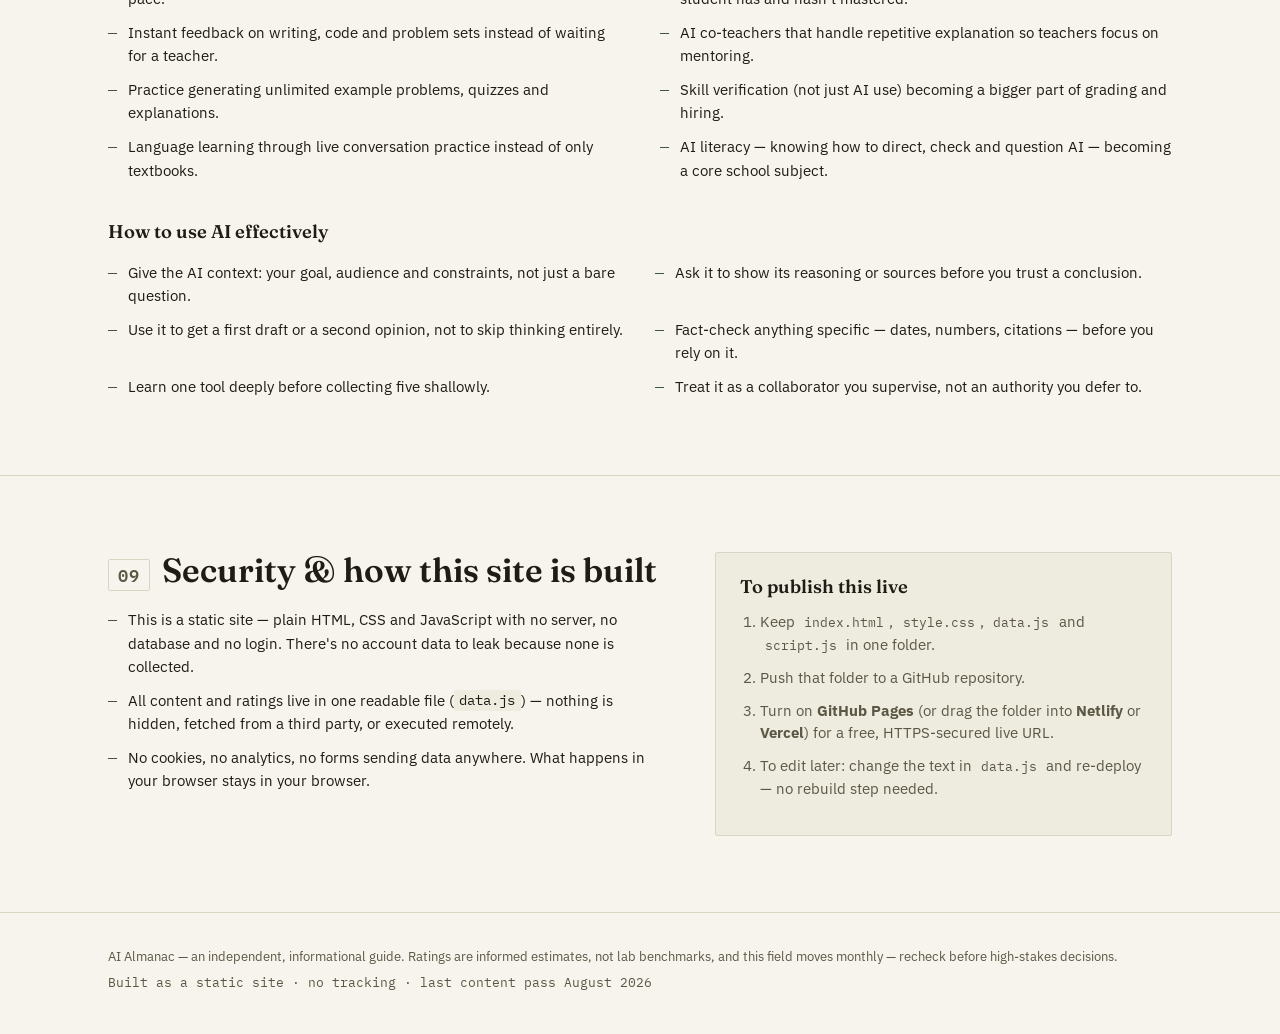
==== commit 925cfa50: "Update index.html" ====
--- a/index.html
+++ b/index.html
@@ -1,6 +1,6 @@
 <!DOCTYPE html>
 <html lang="en">
-<head>
+<meta name="google-site-verification" content="ddqF1ME_uADi5YuPWuWw57ytFDdkDSn2e3dmwsHImVU" /><head>
 <meta charset="UTF-8">
 <meta name="viewport" content="width=device-width, initial-scale=1.0">
 <meta name="color-scheme" content="light only">
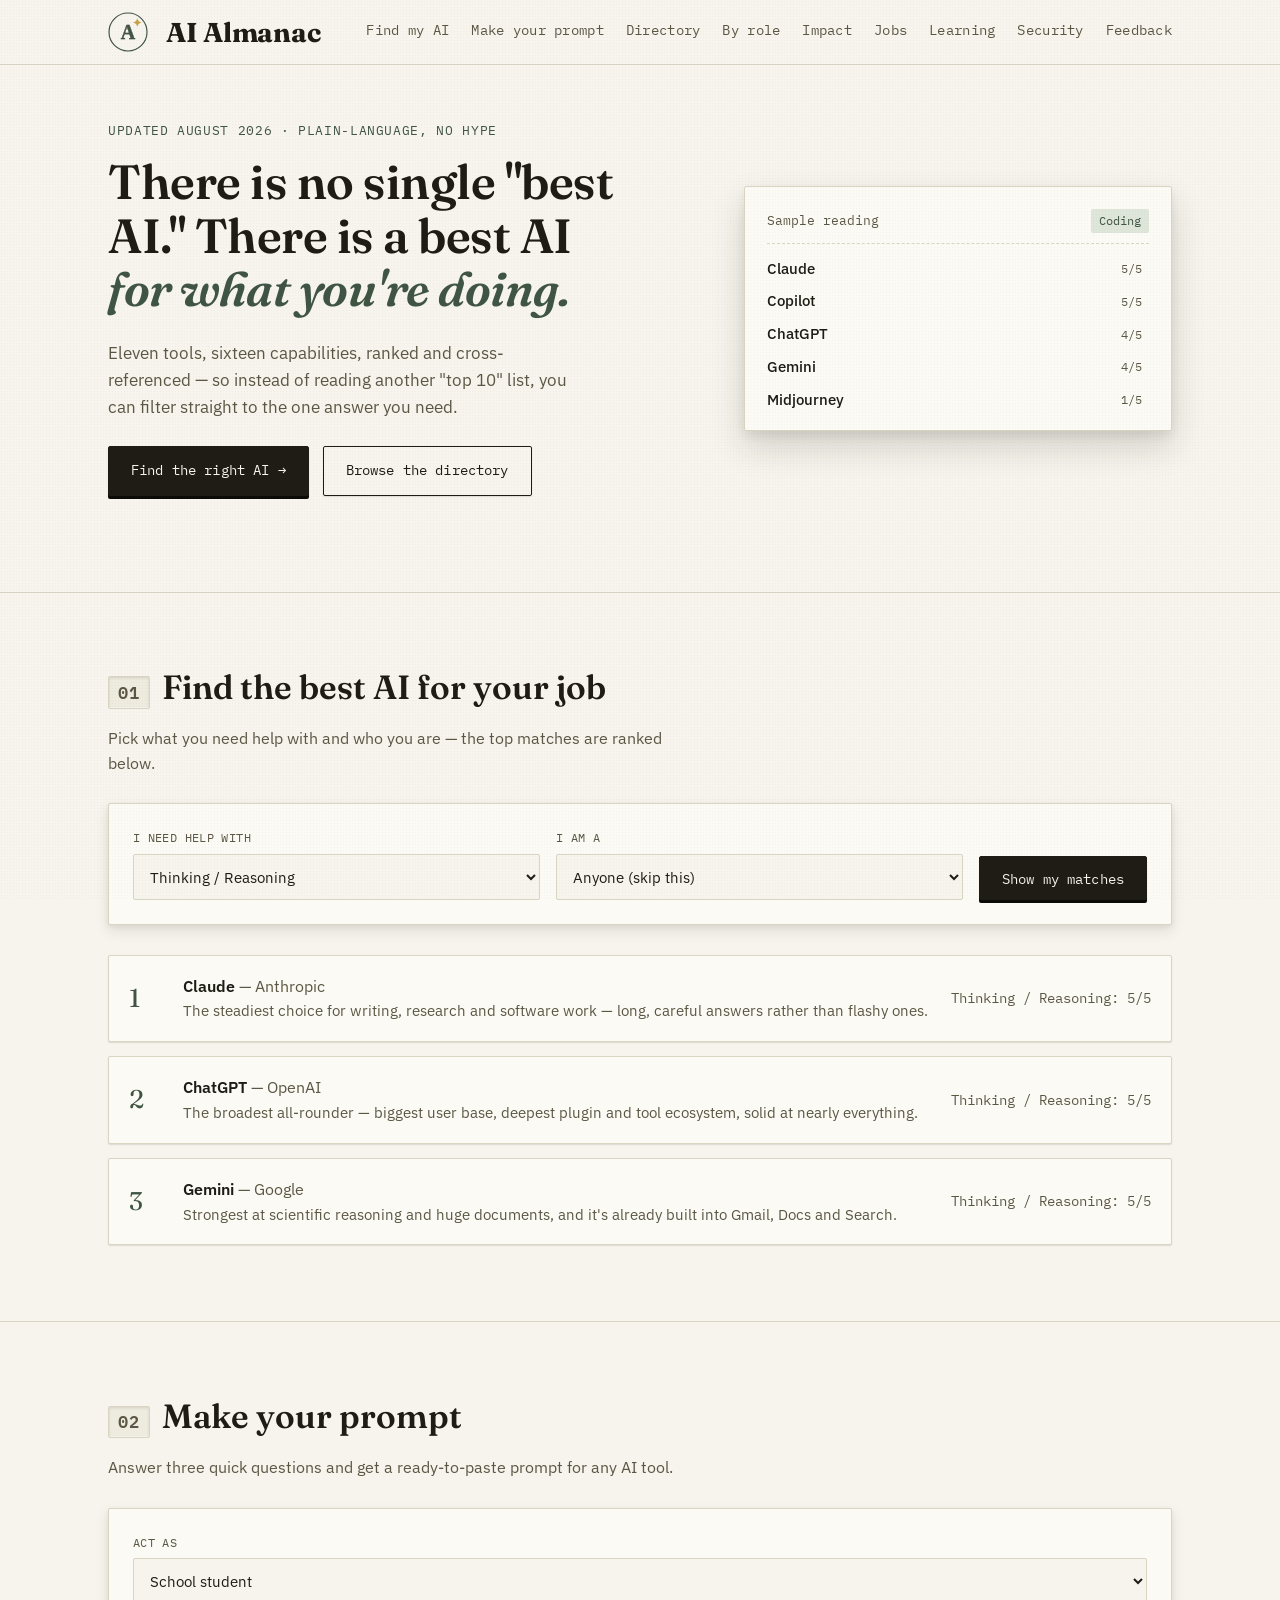
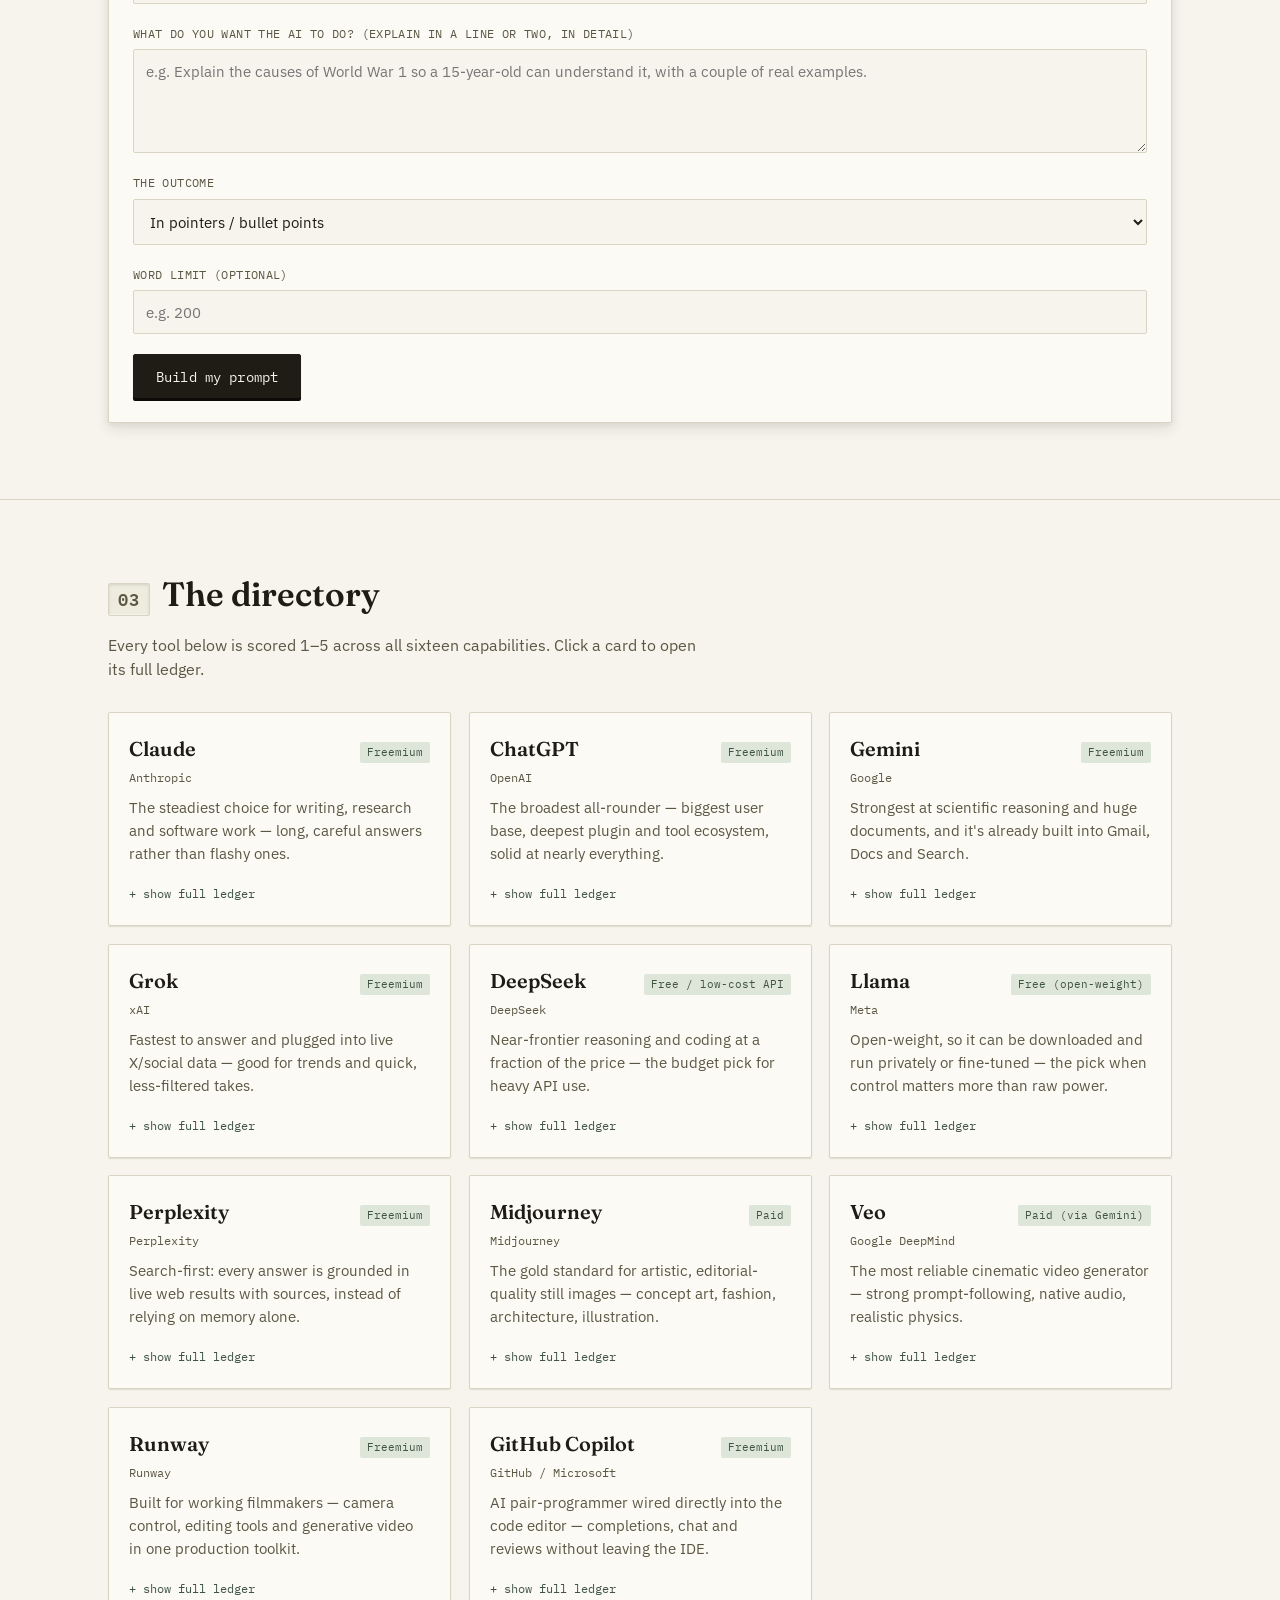
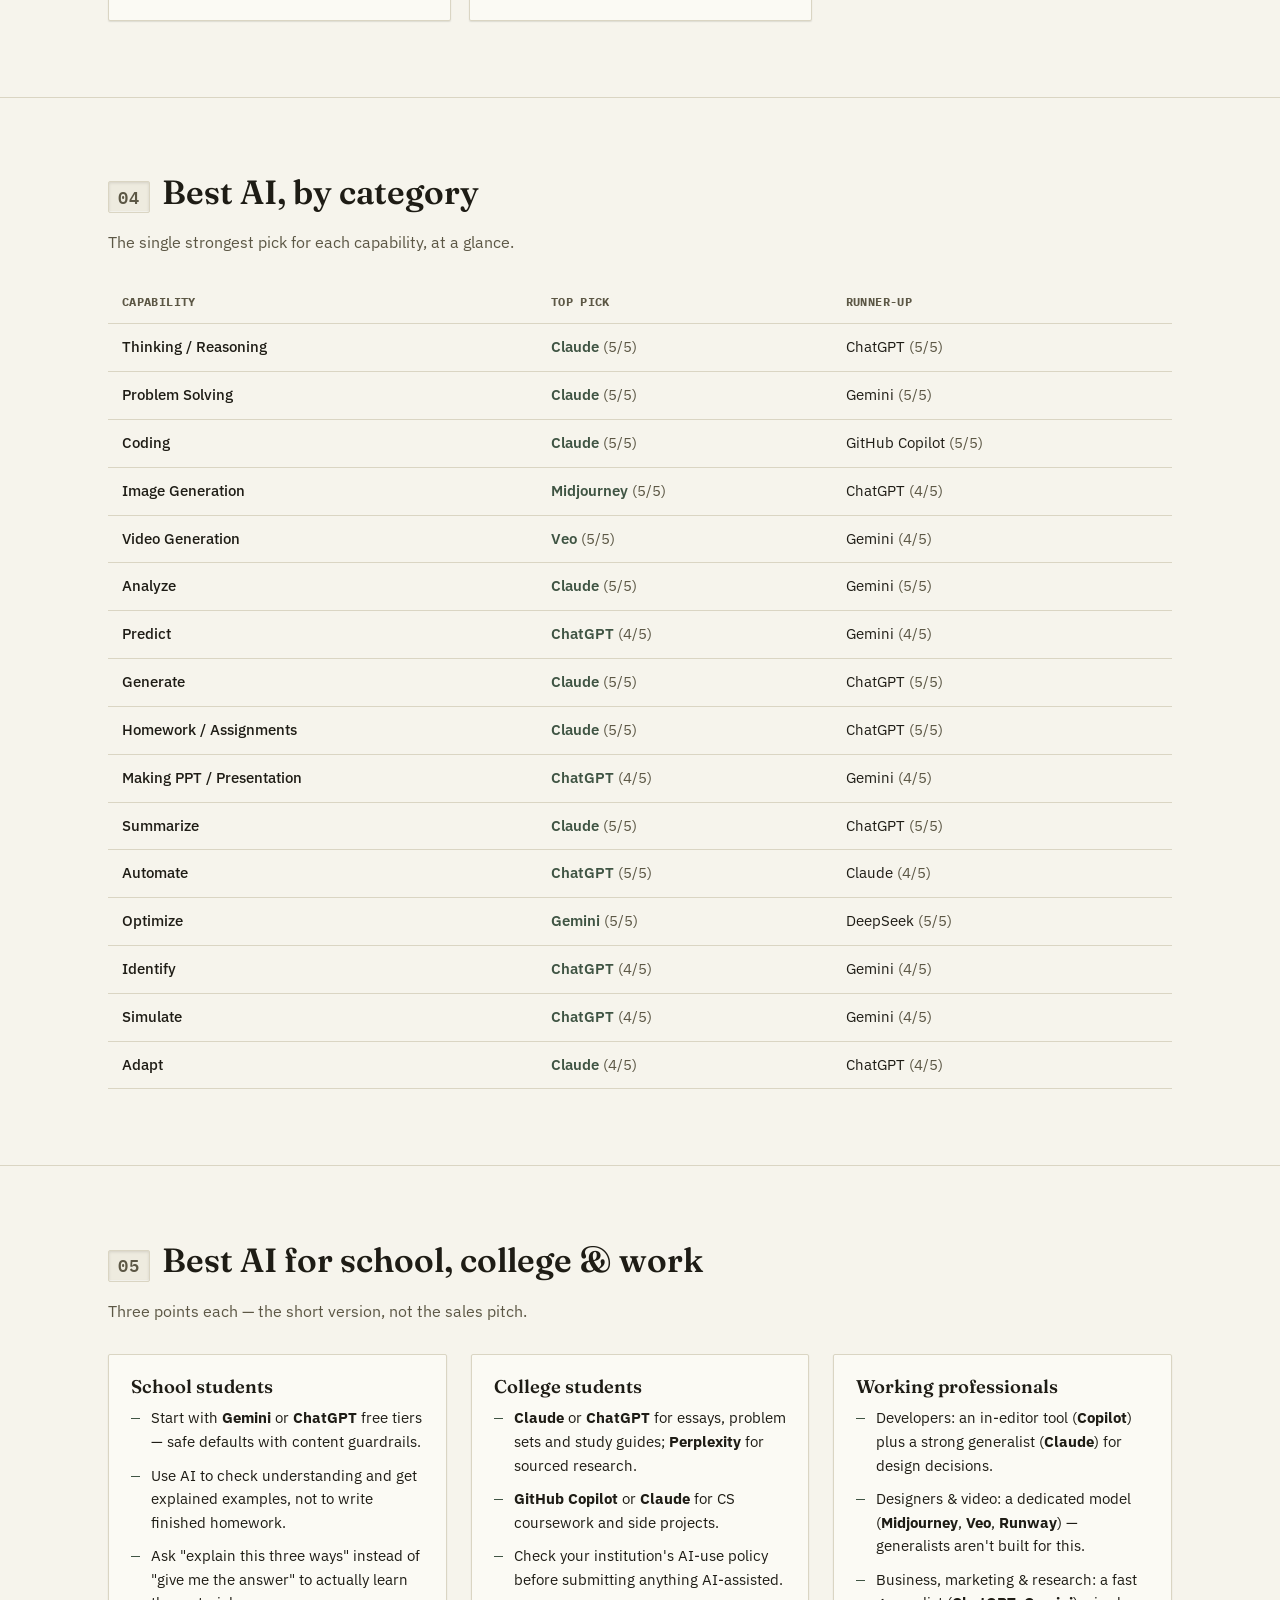
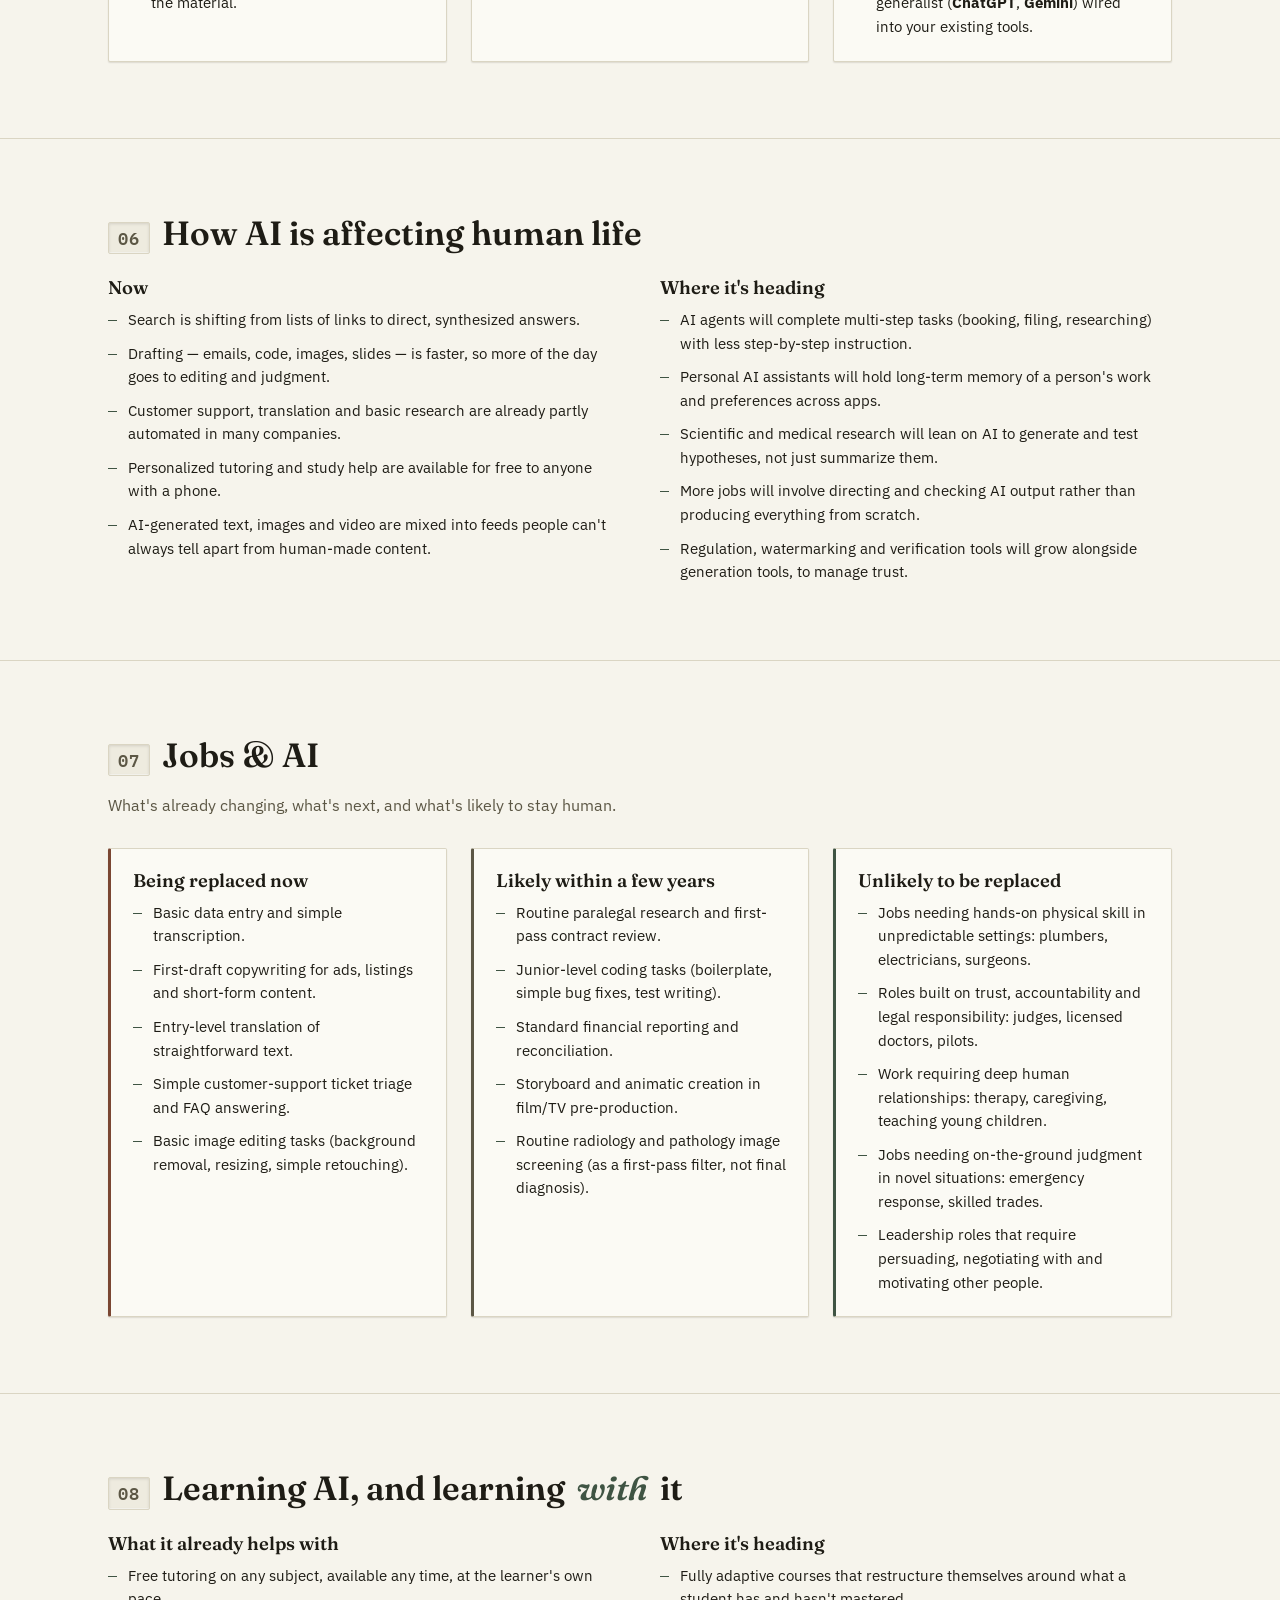
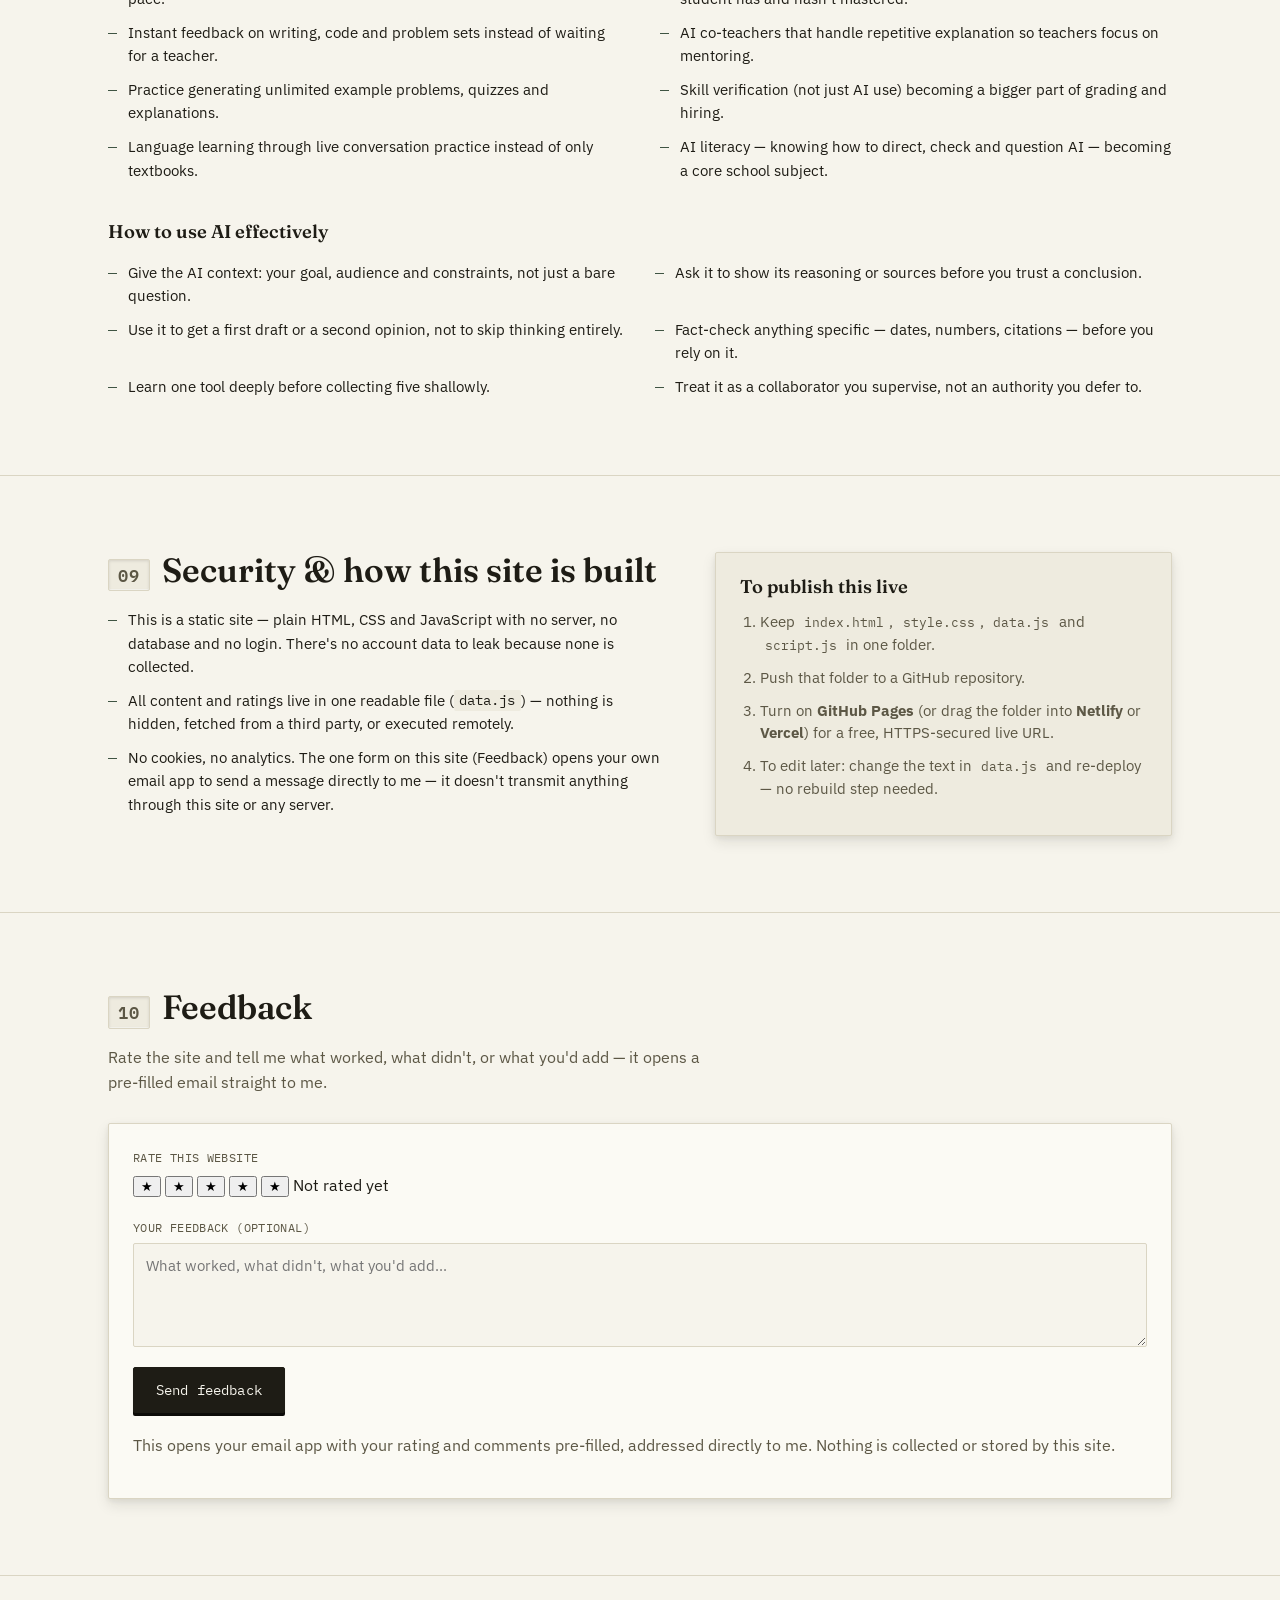
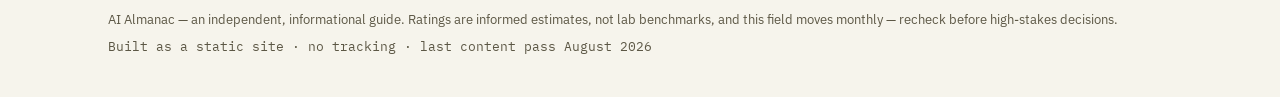
==== commit c541e81e: "Update index.html" ====
--- a/index.html
+++ b/index.html
@@ -1,6 +1,7 @@
 <!DOCTYPE html>
 <html lang="en">
-<meta name="google-site-verification" content="ddqF1ME_uADi5YuPWuWw57ytFDdkDSn2e3dmwsHImVU" /><head>
+<head>
+<meta name="google-site-verification" content="ddqF1ME_uADi5YuPWuWw57ytFDdkDSn2e3dmwsHImVU" />
 <meta charset="UTF-8">
 <meta name="viewport" content="width=device-width, initial-scale=1.0">
 <meta name="color-scheme" content="light only">
@@ -27,6 +28,7 @@
       <a href="#jobs">Jobs</a>
       <a href="#learning">Learning</a>
       <a href="#security">Security</a>
+      <a href="#feedback">Feedback</a>
     </nav>
   </div>
 </header>
@@ -251,7 +253,7 @@
         <ul class="tick-list">
           <li>This is a static site — plain HTML, CSS and JavaScript with no server, no database and no login. There's no account data to leak because none is collected.</li>
           <li>All content and ratings live in one readable file (<code>data.js</code>) — nothing is hidden, fetched from a third party, or executed remotely.</li>
-          <li>No cookies, no analytics, no forms sending data anywhere. What happens in your browser stays in your browser.</li>
+          <li>No cookies, no analytics. The one form on this site (Feedback) opens your own email app to send a message directly to me — it doesn't transmit anything through this site or any server.</li>
         </ul>
       </div>
       <div class="deploy-card">
@@ -266,6 +268,36 @@
     </div>
   </section>
 
+  <!-- ============ FEEDBACK ============ -->
+  <section class="feedback" id="feedback">
+    <div class="wrap">
+      <h2><span class="num">10</span> Feedback</h2>
+      <p class="section-lede">Rate the site and tell me what worked, what didn't, or what you'd add — it opens a pre-filled email straight to me.</p>
+
+      <form class="promptbuilder-form" id="feedbackForm">
+        <div class="field">
+          <label>Rate this website</label>
+          <div class="stars" id="feedbackStars" role="radiogroup" aria-label="Rate this website out of 5">
+            <button type="button" class="star" data-value="1" aria-label="1 star">★</button>
+            <button type="button" class="star" data-value="2" aria-label="2 stars">★</button>
+            <button type="button" class="star" data-value="3" aria-label="3 stars">★</button>
+            <button type="button" class="star" data-value="4" aria-label="4 stars">★</button>
+            <button type="button" class="star" data-value="5" aria-label="5 stars">★</button>
+            <span class="star-readout" id="starReadout">Not rated yet</span>
+          </div>
+        </div>
+
+        <div class="field">
+          <label for="feedbackComment">Your feedback (optional)</label>
+          <textarea id="feedbackComment" rows="4" placeholder="What worked, what didn't, what you'd add..."></textarea>
+        </div>
+
+        <button type="submit" class="btn btn-primary">Send feedback</button>
+        <p class="feedback-note">This opens your email app with your rating and comments pre-filled, addressed directly to me. Nothing is collected or stored by this site.</p>
+      </form>
+    </div>
+  </section>
+
 </main>
 
 <footer class="site-footer">
--- a/style.css
+++ b/style.css
@@ -21,6 +21,11 @@
   --font-mono: "IBM Plex Mono", ui-monospace, monospace;
 
   --radius: 2px;
+
+  --shadow-sm: 0 1px 2px rgba(30,28,21,.07), 0 1px 1px rgba(30,28,21,.05);
+  --shadow-md: 0 6px 14px rgba(30,28,21,.10), 0 2px 5px rgba(30,28,21,.06);
+  --shadow-lg: 0 16px 34px rgba(30,28,21,.16), 0 5px 12px rgba(30,28,21,.08);
+  --shadow-hover: 0 22px 44px rgba(30,28,21,.20), 0 8px 16px rgba(30,28,21,.10);
 }
 
 * { box-sizing: border-box; }
@@ -64,6 +69,8 @@
   border-radius: var(--radius);
   padding: .35em .55em;
   letter-spacing: .04em;
+  background: var(--bg-alt);
+  box-shadow: inset 0 1px 3px rgba(30,28,21,.12), inset 0 -1px 0 rgba(255,255,255,.5);
 }
 h3 { font-size: 1.15rem; }
 em { font-style: italic; color: var(--accent); }
@@ -120,17 +127,21 @@
   font-family: var(--font-mono); font-size: .88rem; letter-spacing: .01em;
   padding: 13px 22px; border-radius: var(--radius); text-decoration: none;
   display: inline-block; border: 1px solid var(--ink); cursor: pointer;
-  transition: transform .12s ease, background .12s ease;
-}
-.btn-primary { background: var(--ink); color: var(--bg); }
-.btn-primary:hover { background: var(--accent); border-color: var(--accent); transform: translateY(-1px); }
-.btn-ghost { background: transparent; color: var(--ink); }
-.btn-ghost:hover { background: var(--bg-alt); }
+  transition: transform .12s ease, background .12s ease, box-shadow .12s ease;
+}
+.btn-primary { background: var(--ink); color: var(--bg); box-shadow: 0 3px 0 #0c0b08, var(--shadow-sm); }
+.btn-primary:hover { background: var(--accent); border-color: var(--accent); transform: translateY(-2px); box-shadow: 0 5px 0 #23301f, var(--shadow-md); }
+.btn-primary:active { transform: translateY(1px); box-shadow: 0 1px 0 #0c0b08; }
+.btn-ghost { background: transparent; color: var(--ink); box-shadow: var(--shadow-sm); }
+.btn-ghost:hover { background: var(--bg-alt); transform: translateY(-2px); box-shadow: var(--shadow-md); }
+.btn-ghost:active { transform: translateY(1px); box-shadow: var(--shadow-sm); }
 
 .ledger-card {
   background: var(--card); border: 1px solid var(--line); border-radius: var(--radius);
   padding: 22px 22px 18px;
-  box-shadow: 6px 6px 0 var(--bg-alt);
+  box-shadow: var(--shadow-lg);
+  transition: box-shadow .25s ease, transform .25s ease;
+  will-change: transform;
 }
 .ledger-head { display: flex; justify-content: space-between; align-items: center; margin-bottom: 14px; border-bottom: 1px dashed var(--line); padding-bottom: 10px; }
 .ledger-name { font-family: var(--font-mono); font-size: .8rem; color: var(--ink-soft); }
@@ -152,7 +163,7 @@
 .finder-form {
   display: flex; gap: 16px; flex-wrap: wrap; align-items: flex-end;
   background: var(--card); border: 1px solid var(--line); padding: 24px; border-radius: var(--radius);
-  margin-top: 28px;
+  margin-top: 28px; box-shadow: var(--shadow-md);
 }
 .field { display: flex; flex-direction: column; gap: 6px; flex: 1 1 220px; }
 .field label { font-family: var(--font-mono); font-size: .78rem; color: var(--ink-soft); text-transform: uppercase; letter-spacing: .03em; }
@@ -167,8 +178,10 @@
 .match-card {
   display: grid; grid-template-columns: auto 1fr auto; gap: 18px; align-items: center;
   background: var(--card); border: 1px solid var(--line); border-radius: var(--radius);
-  padding: 18px 20px;
-}
+  padding: 18px 20px; box-shadow: var(--shadow-sm);
+  transition: box-shadow .25s ease, transform .25s ease;
+}
+.match-card:hover { box-shadow: var(--shadow-md); transform: translateY(-3px); }
 .match-rank { font-family: var(--font-display); font-size: 1.6rem; color: var(--accent); min-width: 1.4em; }
 .match-name { font-weight: 600; }
 .match-reason { color: var(--ink-soft); font-size: .92rem; margin: 2px 0 0; }
@@ -179,7 +192,7 @@
 .promptbuilder-form {
   display: flex; flex-direction: column; align-items: stretch; gap: 20px;
   background: var(--card); border: 1px solid var(--line); padding: 24px; border-radius: var(--radius);
-  margin-top: 28px;
+  margin-top: 28px; box-shadow: var(--shadow-md);
 }
 .promptbuilder-form .field { width: 100%; flex: none; }
 .promptbuilder-form select,
@@ -198,7 +211,7 @@
 }
 .prompt-output {
   margin-top: 24px; background: var(--card); border: 1px solid var(--line);
-  border-radius: var(--radius); padding: 20px;
+  border-radius: var(--radius); padding: 20px; box-shadow: var(--shadow-md);
 }
 .prompt-output-head {
   display: flex; justify-content: space-between; align-items: center;
@@ -216,9 +229,11 @@
 .tool-grid { display: grid; grid-template-columns: repeat(auto-fill, minmax(280px, 1fr)); gap: 18px; margin-top: 30px; }
 .tool-card {
   background: var(--card); border: 1px solid var(--line); border-radius: var(--radius);
-  padding: 20px; cursor: pointer; transition: box-shadow .12s ease, transform .12s ease;
-}
-.tool-card:hover { box-shadow: 4px 4px 0 var(--bg-alt); transform: translateY(-2px); }
+  padding: 20px; cursor: pointer; box-shadow: var(--shadow-sm);
+  transition: box-shadow .25s ease, transform .25s ease;
+  will-change: transform;
+}
+.tool-card:hover { box-shadow: var(--shadow-hover); }
 .tool-card-head { display: flex; justify-content: space-between; align-items: baseline; gap: 10px; margin-bottom: 4px; }
 .tool-name { font-family: var(--font-display); font-size: 1.25rem; font-weight: 600; }
 .tool-tier { font-family: var(--font-mono); font-size: .7rem; color: var(--accent); background: var(--accent-soft); padding: 2px 7px; border-radius: var(--radius); white-space: nowrap; }
@@ -245,7 +260,9 @@
 .audience-columns, .jobs-columns { display: grid; grid-template-columns: repeat(3, 1fr); gap: 24px; margin-top: 30px; }
 .audience-col, .jobs-col {
   background: var(--card); border: 1px solid var(--line); border-radius: var(--radius); padding: 22px;
-}
+  box-shadow: var(--shadow-sm); transition: box-shadow .25s ease, transform .25s ease;
+}
+.audience-col:hover, .jobs-col:hover { box-shadow: var(--shadow-md); transform: translateY(-3px); }
 .jobs-now { border-left: 3px solid var(--danger); }
 .jobs-future { border-left: 3px solid var(--ink-soft); }
 .jobs-safe { border-left: 3px solid var(--accent); }
@@ -262,7 +279,7 @@
 
 /* ---------- security ---------- */
 .security-grid { display: grid; grid-template-columns: 1.1fr .9fr; gap: 48px; }
-.deploy-card { background: var(--bg-alt); border: 1px solid var(--line); border-radius: var(--radius); padding: 24px; }
+.deploy-card { background: var(--bg-alt); border: 1px solid var(--line); border-radius: var(--radius); padding: 24px; box-shadow: var(--shadow-md); }
 .deploy-card ol { margin: 0; padding-left: 20px; color: var(--ink-soft); }
 .deploy-card li { margin-bottom: 10px; font-size: .92rem; }
 .deploy-card h3 { margin-bottom: 14px; }
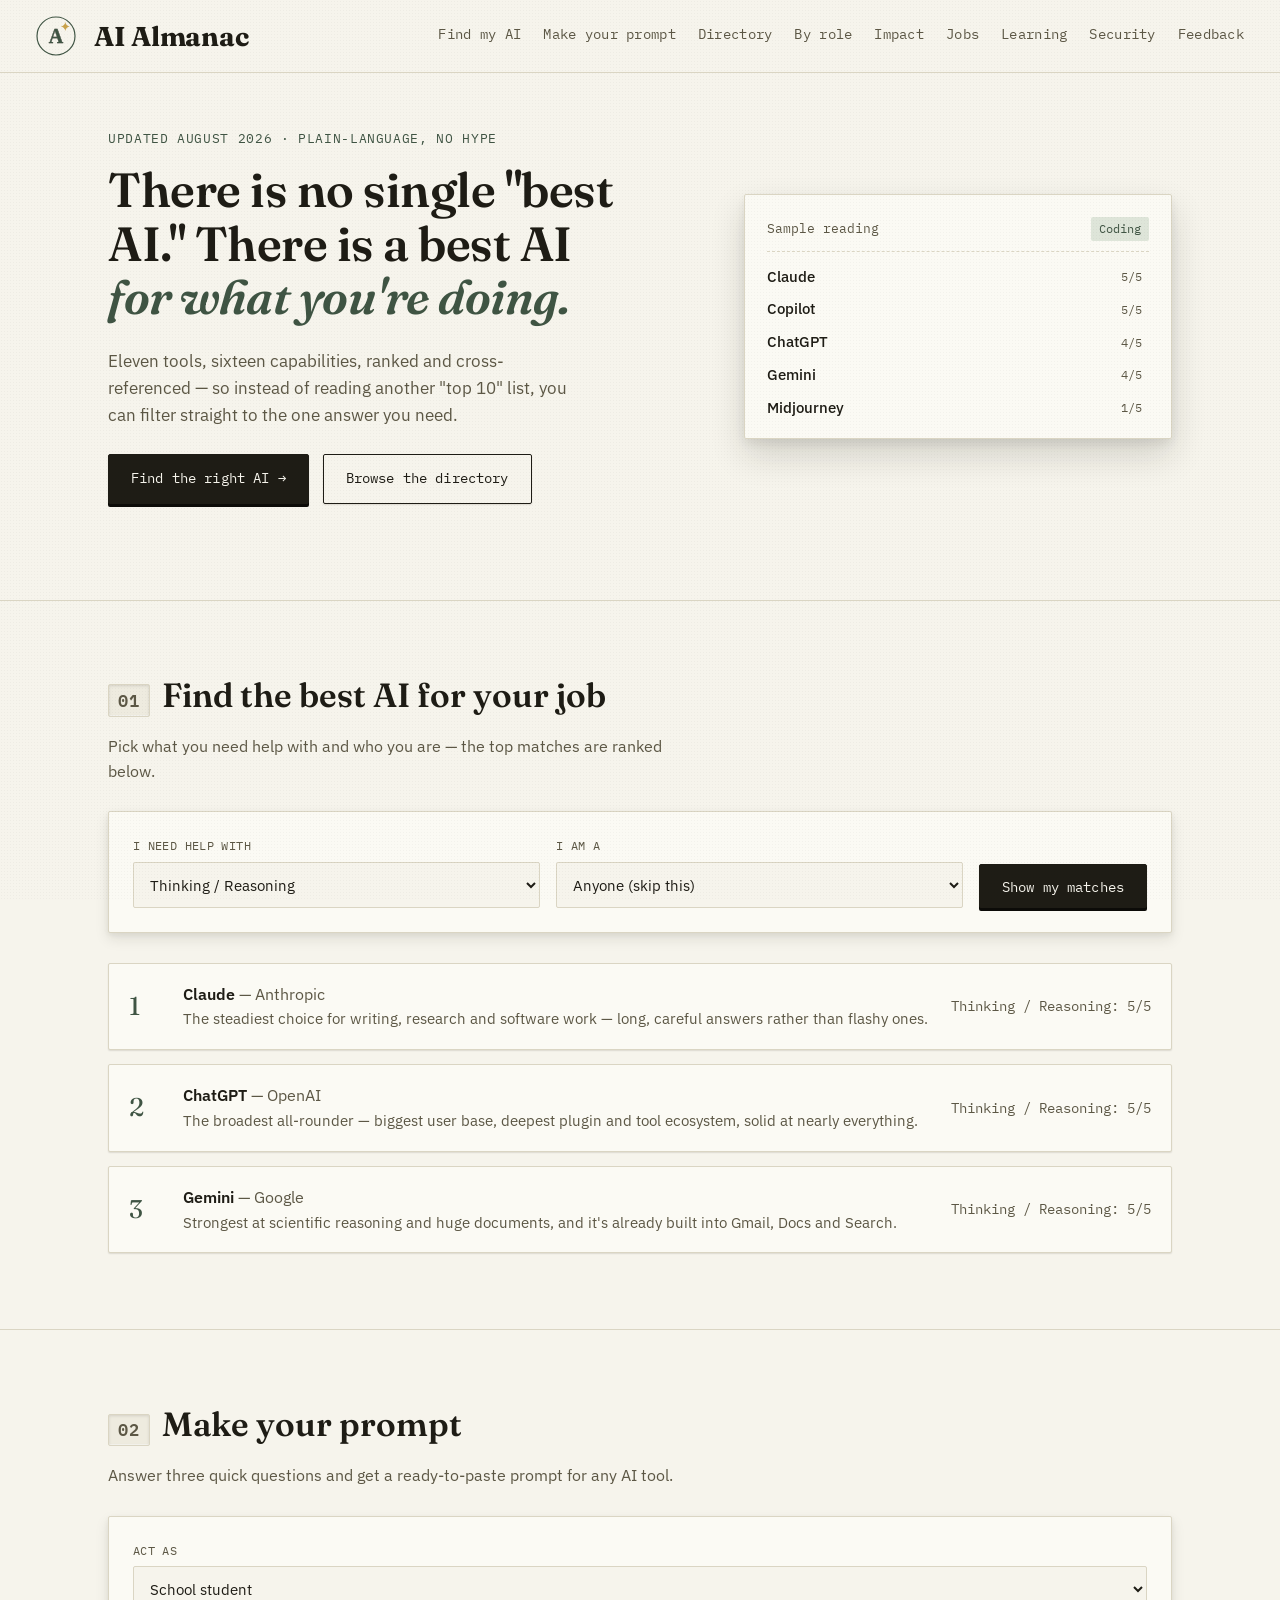
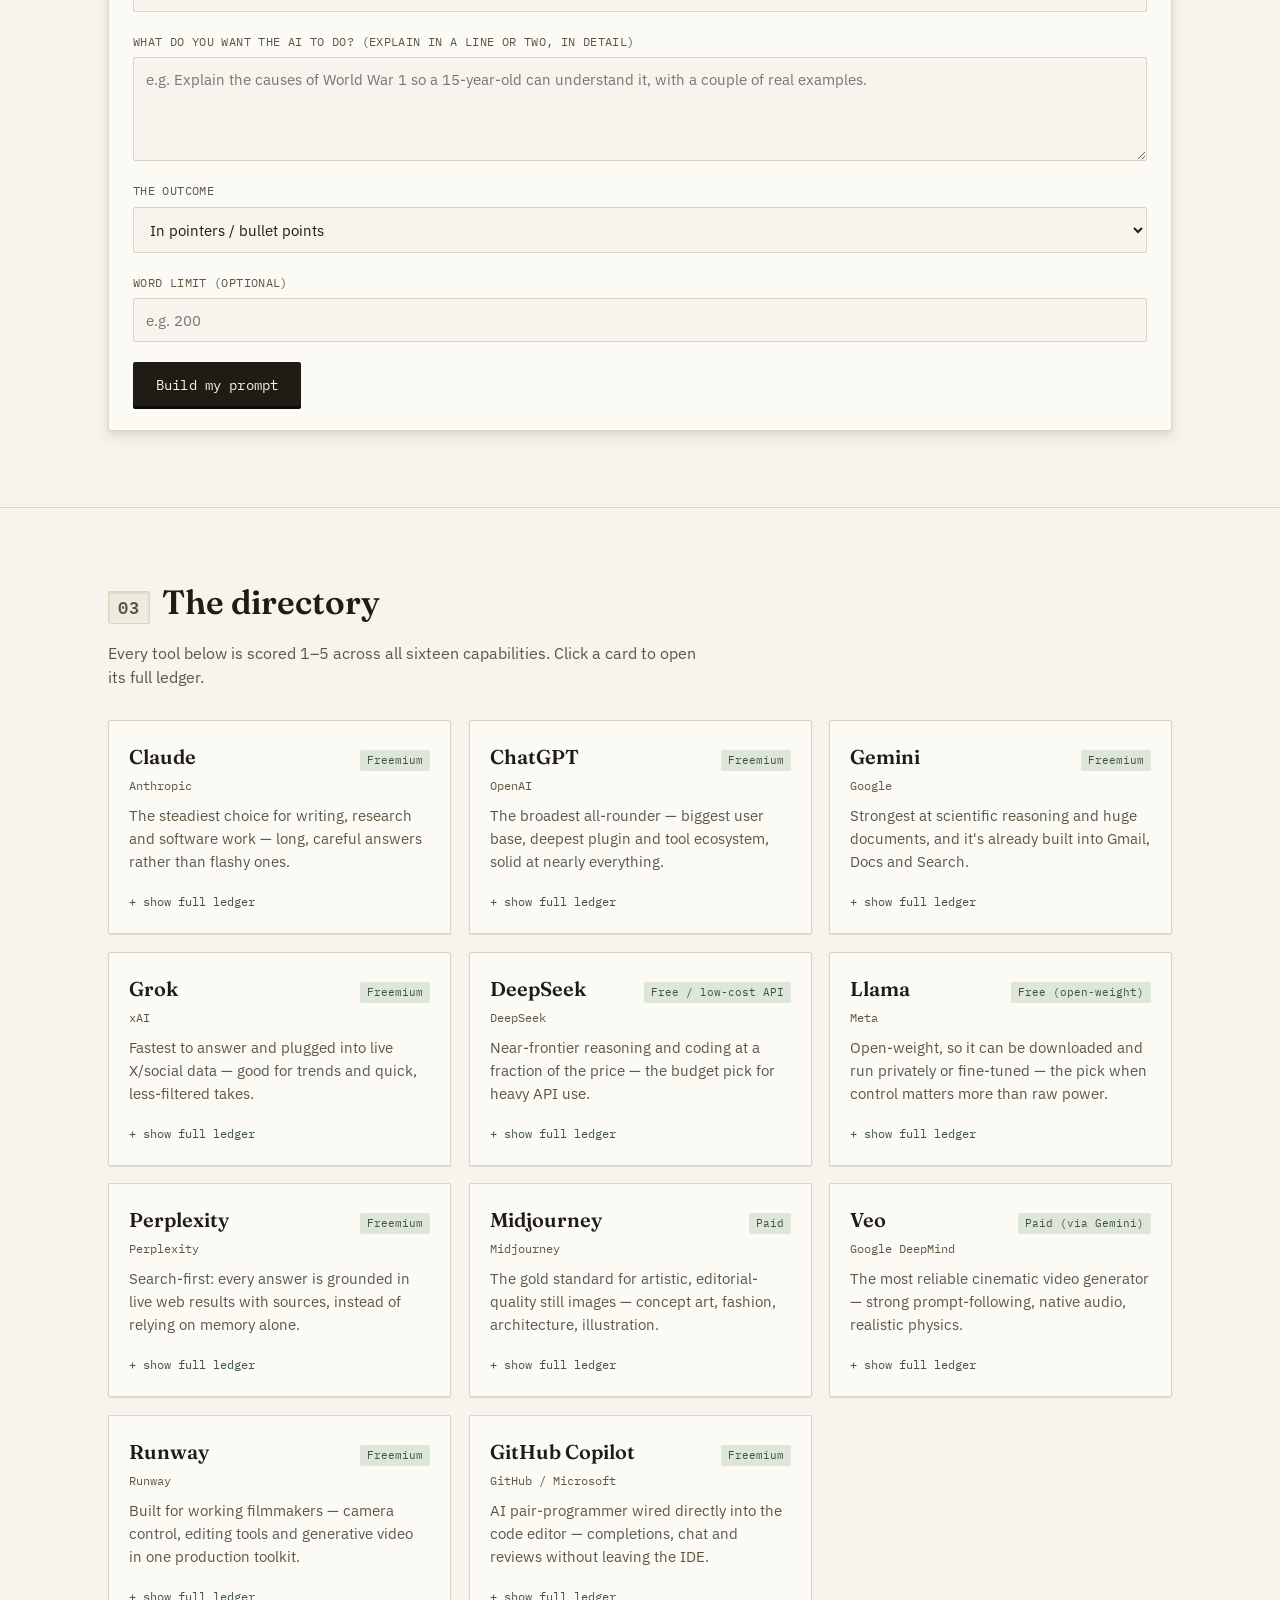
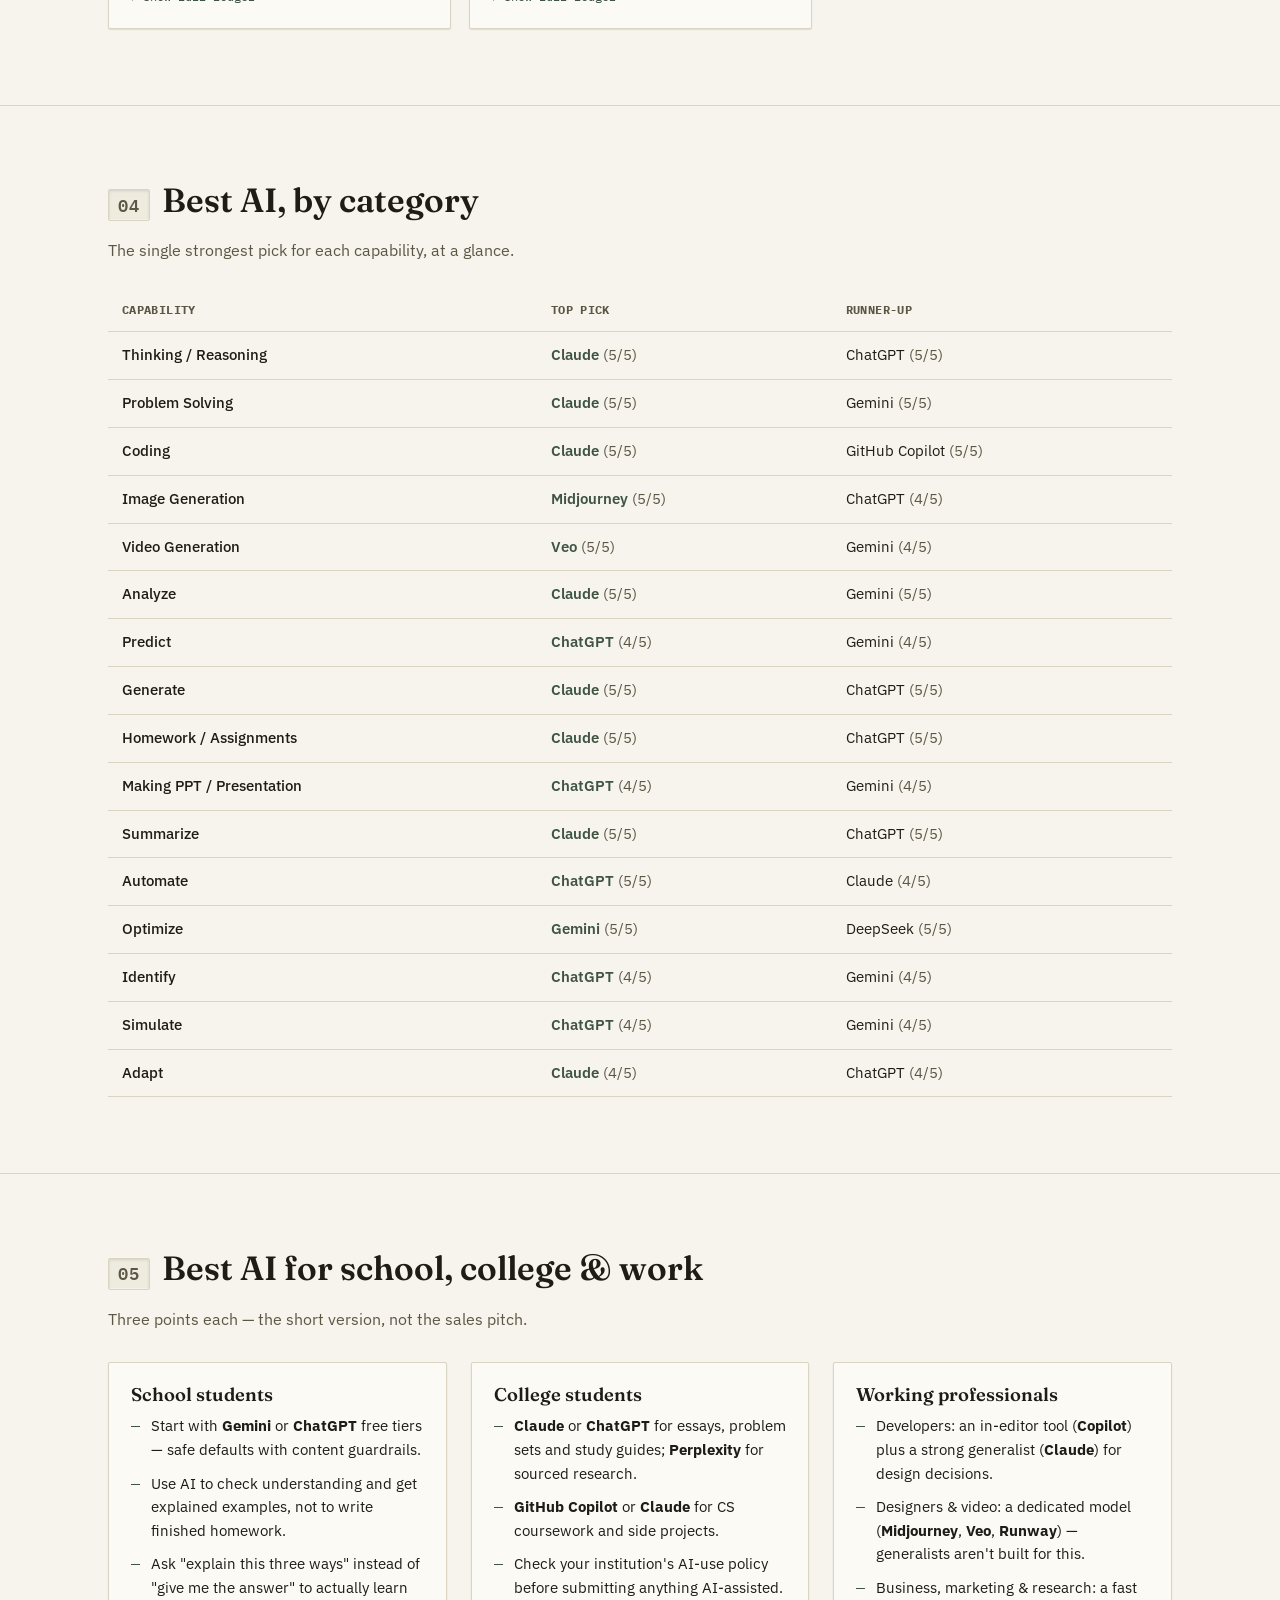
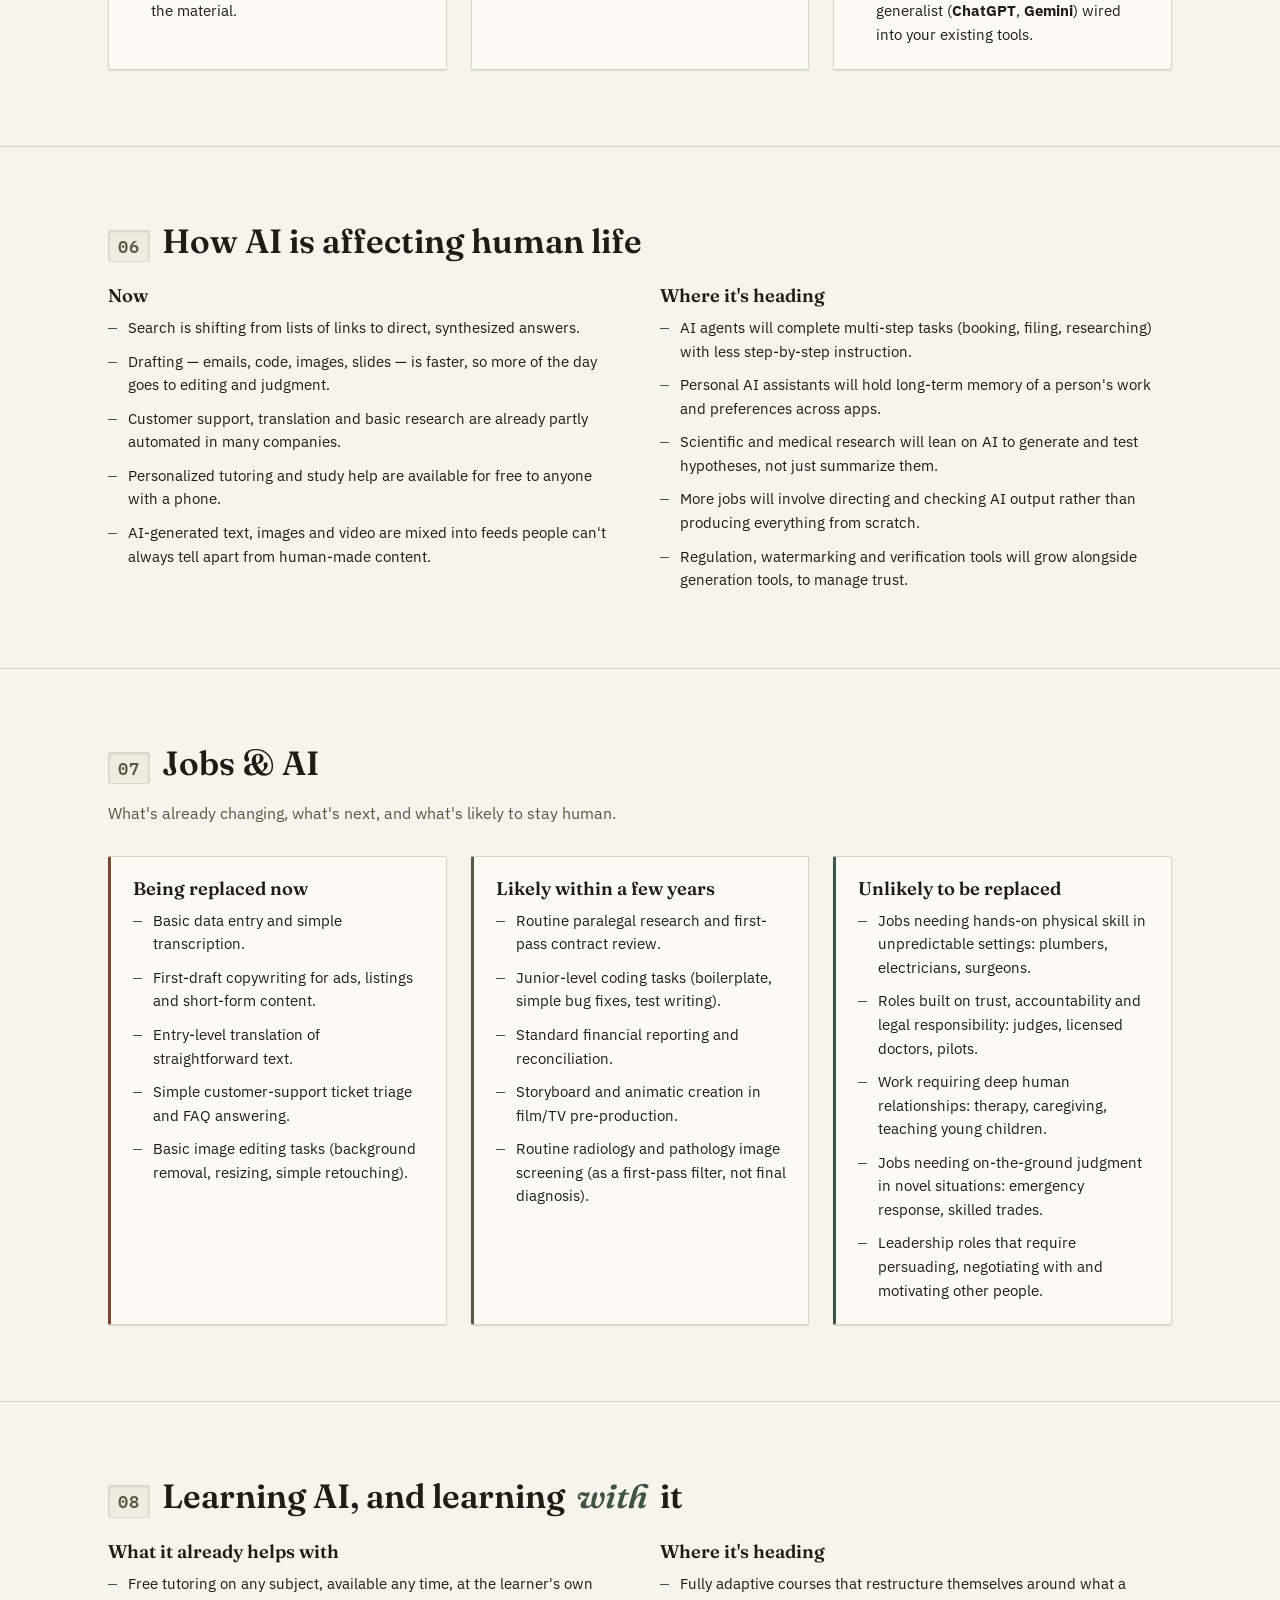
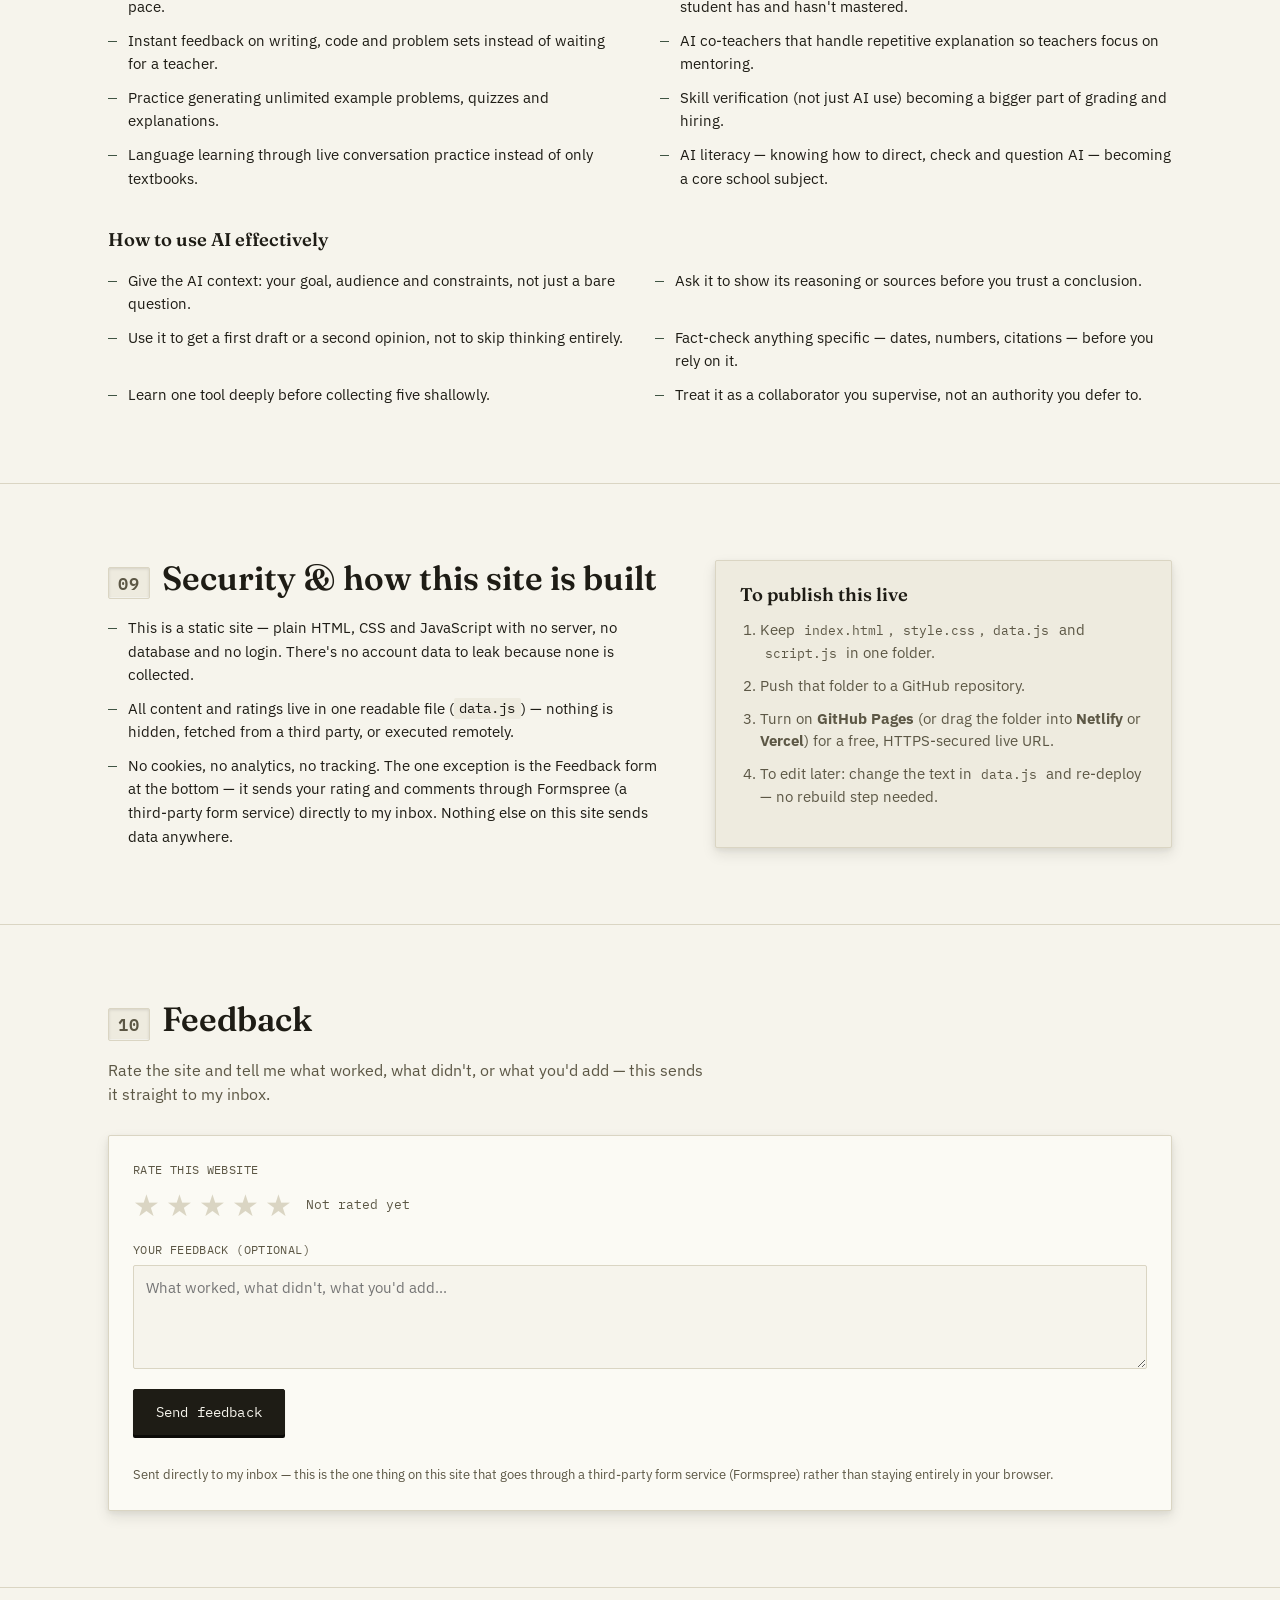
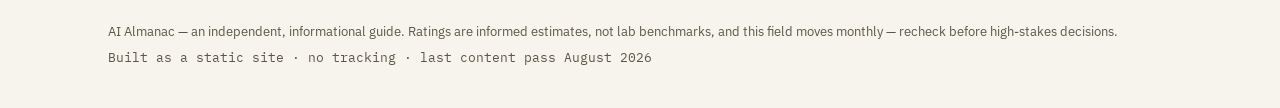
==== commit e7da8313: "Update index.html" ====
--- a/index.html
+++ b/index.html
@@ -253,7 +253,7 @@
         <ul class="tick-list">
           <li>This is a static site — plain HTML, CSS and JavaScript with no server, no database and no login. There's no account data to leak because none is collected.</li>
           <li>All content and ratings live in one readable file (<code>data.js</code>) — nothing is hidden, fetched from a third party, or executed remotely.</li>
-          <li>No cookies, no analytics. The one form on this site (Feedback) opens your own email app to send a message directly to me — it doesn't transmit anything through this site or any server.</li>
+          <li>No cookies, no analytics, no tracking. The one exception is the Feedback form at the bottom — it sends your rating and comments through Formspree (a third-party form service) directly to my inbox. Nothing else on this site sends data anywhere.</li>
         </ul>
       </div>
       <div class="deploy-card">
@@ -272,7 +272,7 @@
   <section class="feedback" id="feedback">
     <div class="wrap">
       <h2><span class="num">10</span> Feedback</h2>
-      <p class="section-lede">Rate the site and tell me what worked, what didn't, or what you'd add — it opens a pre-filled email straight to me.</p>
+      <p class="section-lede">Rate the site and tell me what worked, what didn't, or what you'd add — this sends it straight to my inbox.</p>
 
       <form class="promptbuilder-form" id="feedbackForm">
         <div class="field">
@@ -292,8 +292,8 @@
           <textarea id="feedbackComment" rows="4" placeholder="What worked, what didn't, what you'd add..."></textarea>
         </div>
 
-        <button type="submit" class="btn btn-primary">Send feedback</button>
-        <p class="feedback-note">This opens your email app with your rating and comments pre-filled, addressed directly to me. Nothing is collected or stored by this site.</p>
+        <button type="submit" class="btn btn-primary" id="feedbackSubmitBtn">Send feedback</button>
+        <p class="feedback-note" id="feedbackStatusNote">Sent directly to my inbox — this is the one thing on this site that goes through a third-party form service (Formspree) rather than staying entirely in your browser.</p>
       </form>
     </div>
   </section>
--- a/style.css
+++ b/style.css
@@ -99,7 +99,8 @@
   backdrop-filter: blur(6px);
   border-bottom: 1px solid var(--line);
 }
-.header-row { display: flex; align-items: center; justify-content: space-between; height: 64px; }
+.site-header .wrap { max-width: 100%; padding-left: 36px; padding-right: 36px; }
+.header-row { display: flex; align-items: center; justify-content: space-between; height: 72px; }
 .brand {
   font-family: var(--font-display); font-weight: 700; font-size: 1.7rem;
   color: var(--ink); text-decoration: none; letter-spacing: -.01em;
@@ -277,6 +278,18 @@
 .use-well-heading { margin-top: 40px; }
 .use-well { display: grid; grid-template-columns: 1fr 1fr; gap: 10px 30px; margin-top: 18px; }
 
+/* ---------- feedback / star rating ---------- */
+.stars { display: flex; align-items: center; gap: 6px; margin-top: 4px; }
+.star {
+  background: none; border: none; cursor: pointer; padding: 0;
+  font-size: 1.9rem; line-height: 1; color: var(--line);
+  transition: color .15s ease, transform .15s ease;
+}
+.star:hover, .star.hovered { transform: scale(1.15); }
+.star.filled { color: #C9A24B; }
+.star-readout { font-family: var(--font-mono); font-size: .8rem; color: var(--ink-soft); margin-left: 8px; }
+.feedback-note { font-size: .82rem; color: var(--ink-soft); margin: 10px 0 0; }
+
 /* ---------- security ---------- */
 .security-grid { display: grid; grid-template-columns: 1.1fr .9fr; gap: 48px; }
 .deploy-card { background: var(--bg-alt); border: 1px solid var(--line); border-radius: var(--radius); padding: 24px; box-shadow: var(--shadow-md); }
